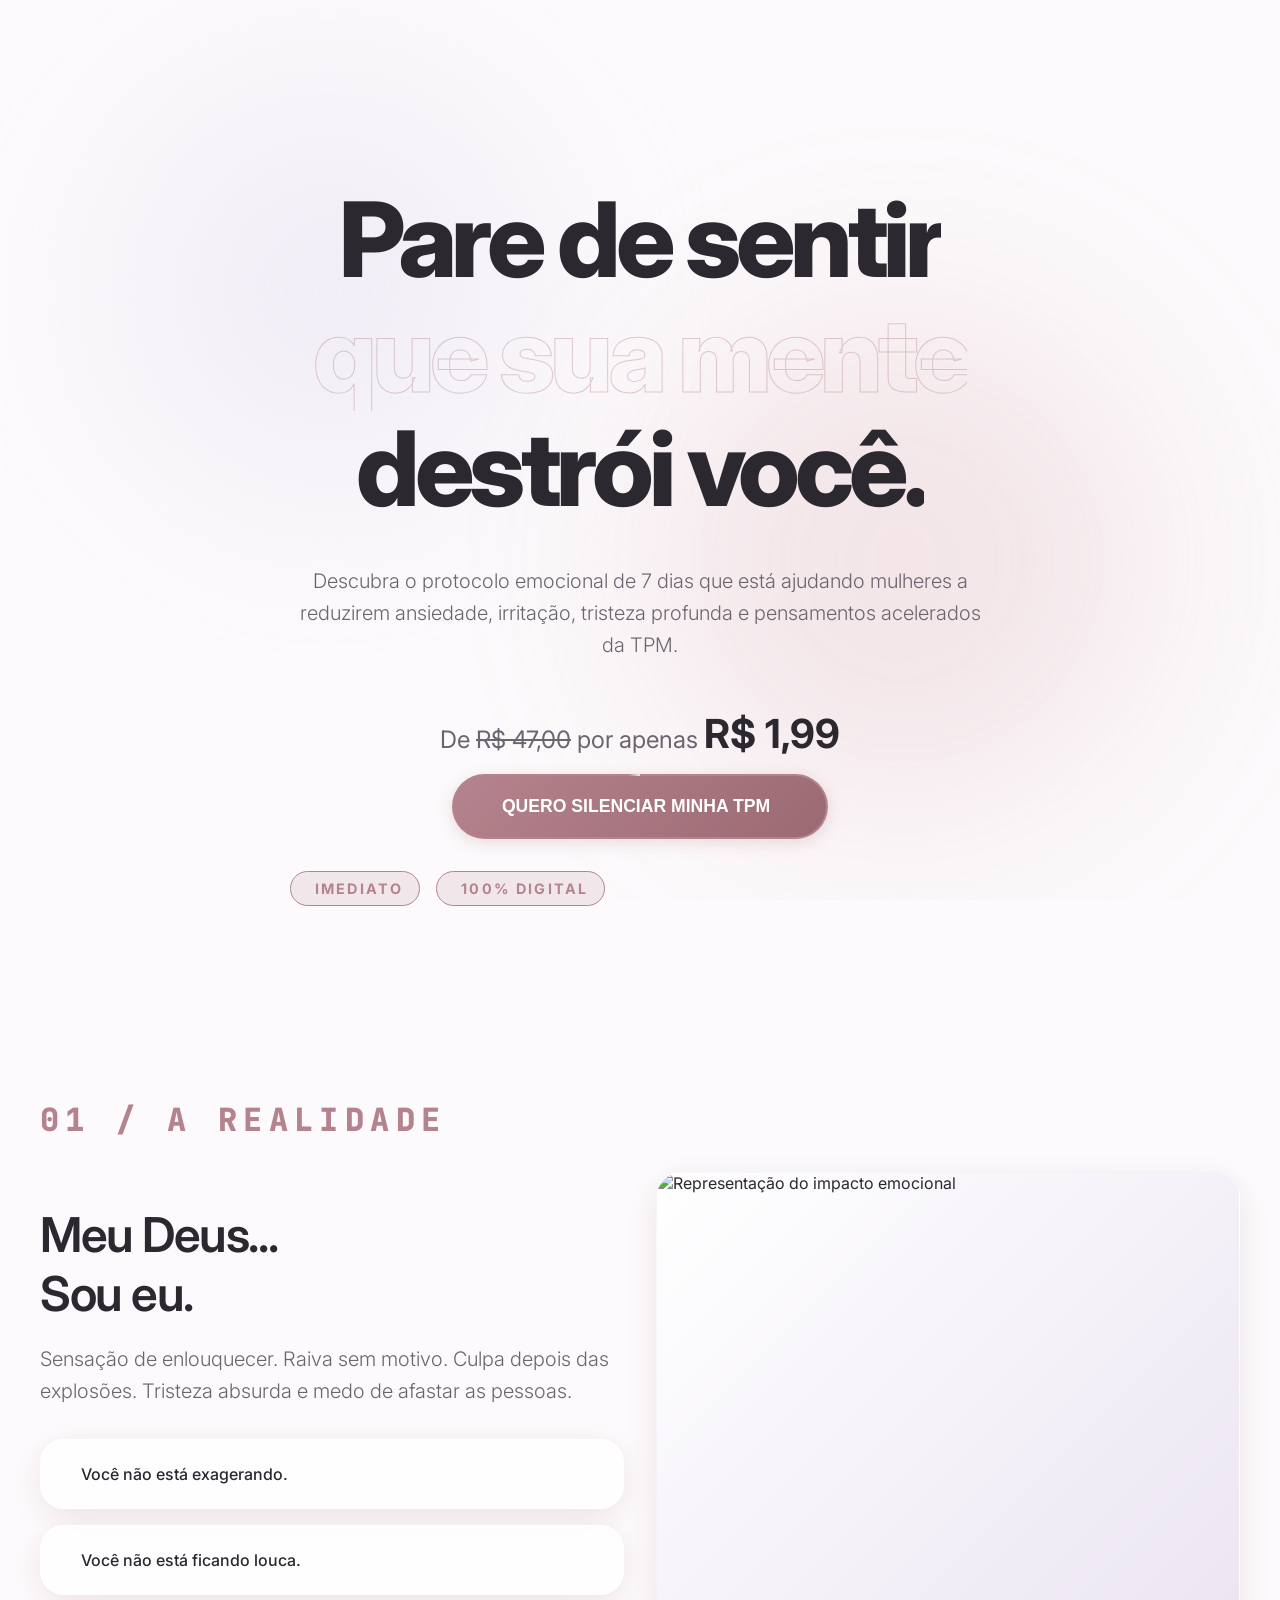
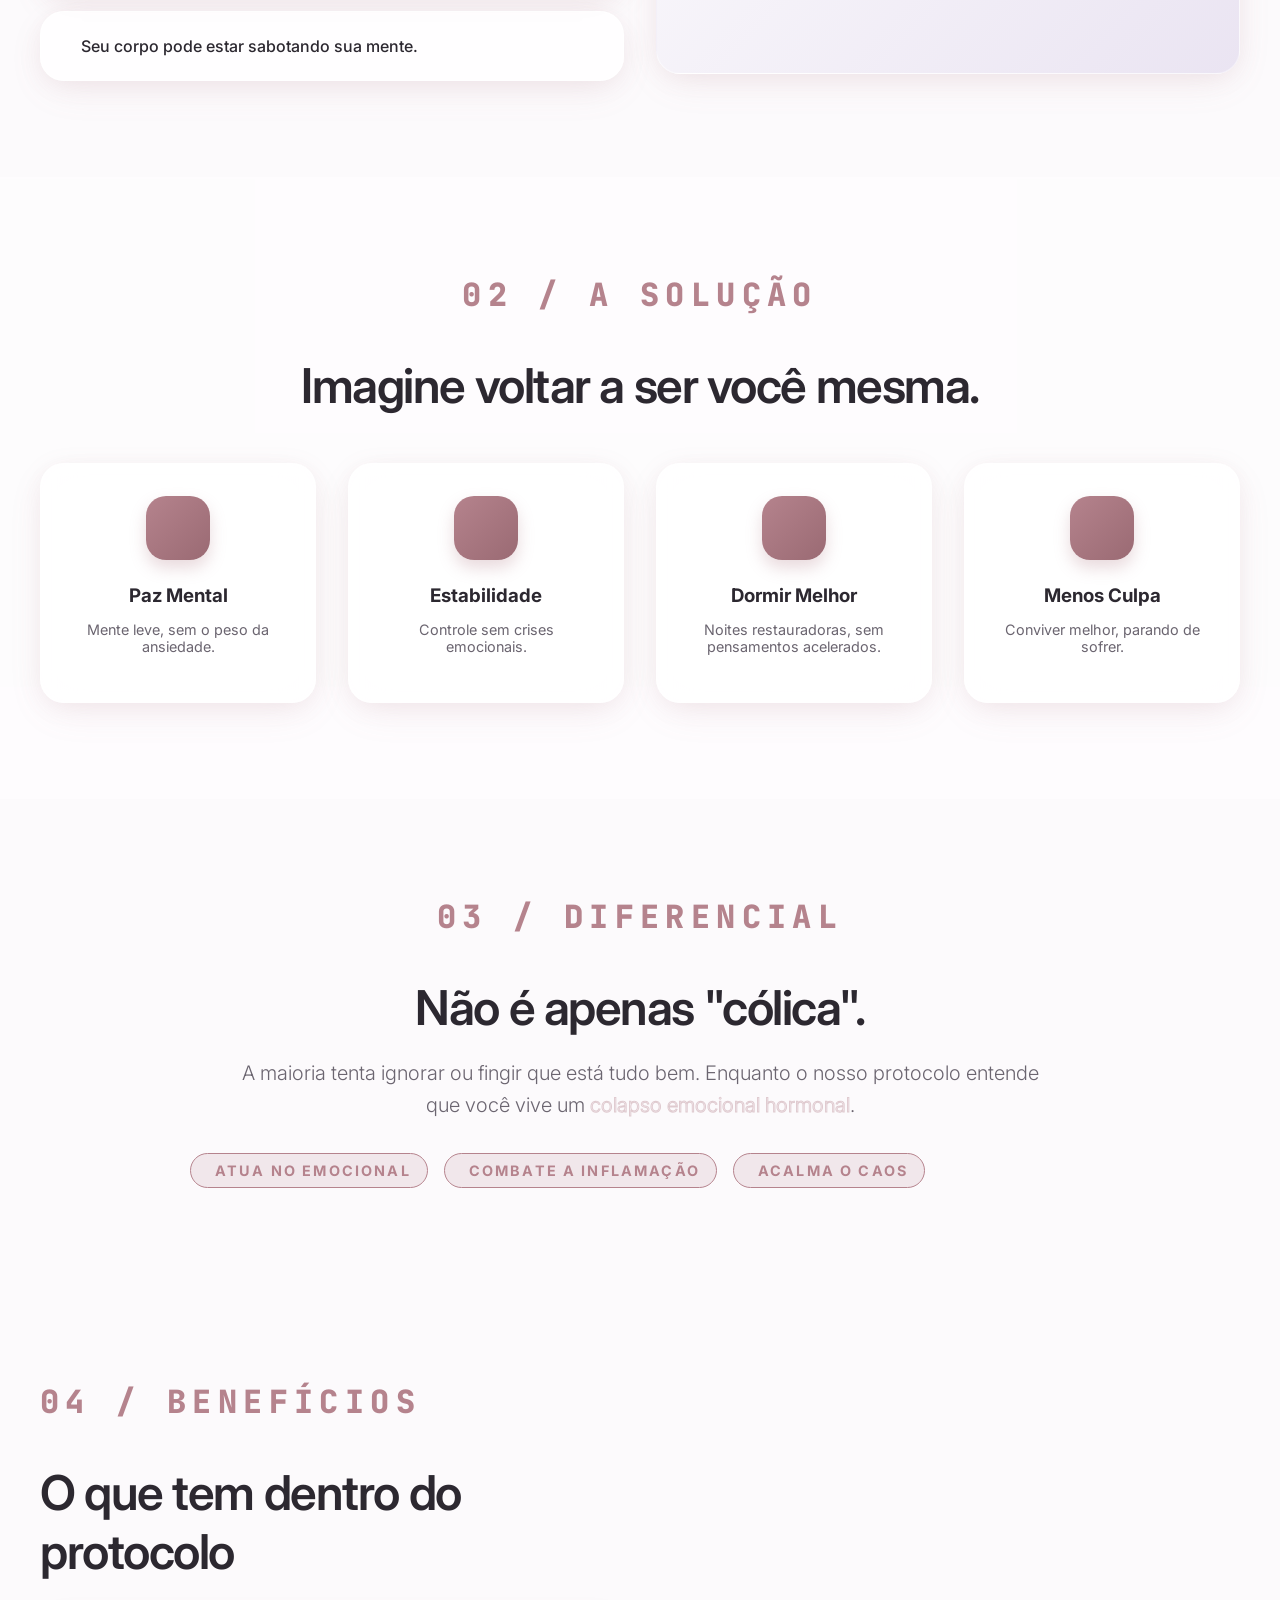
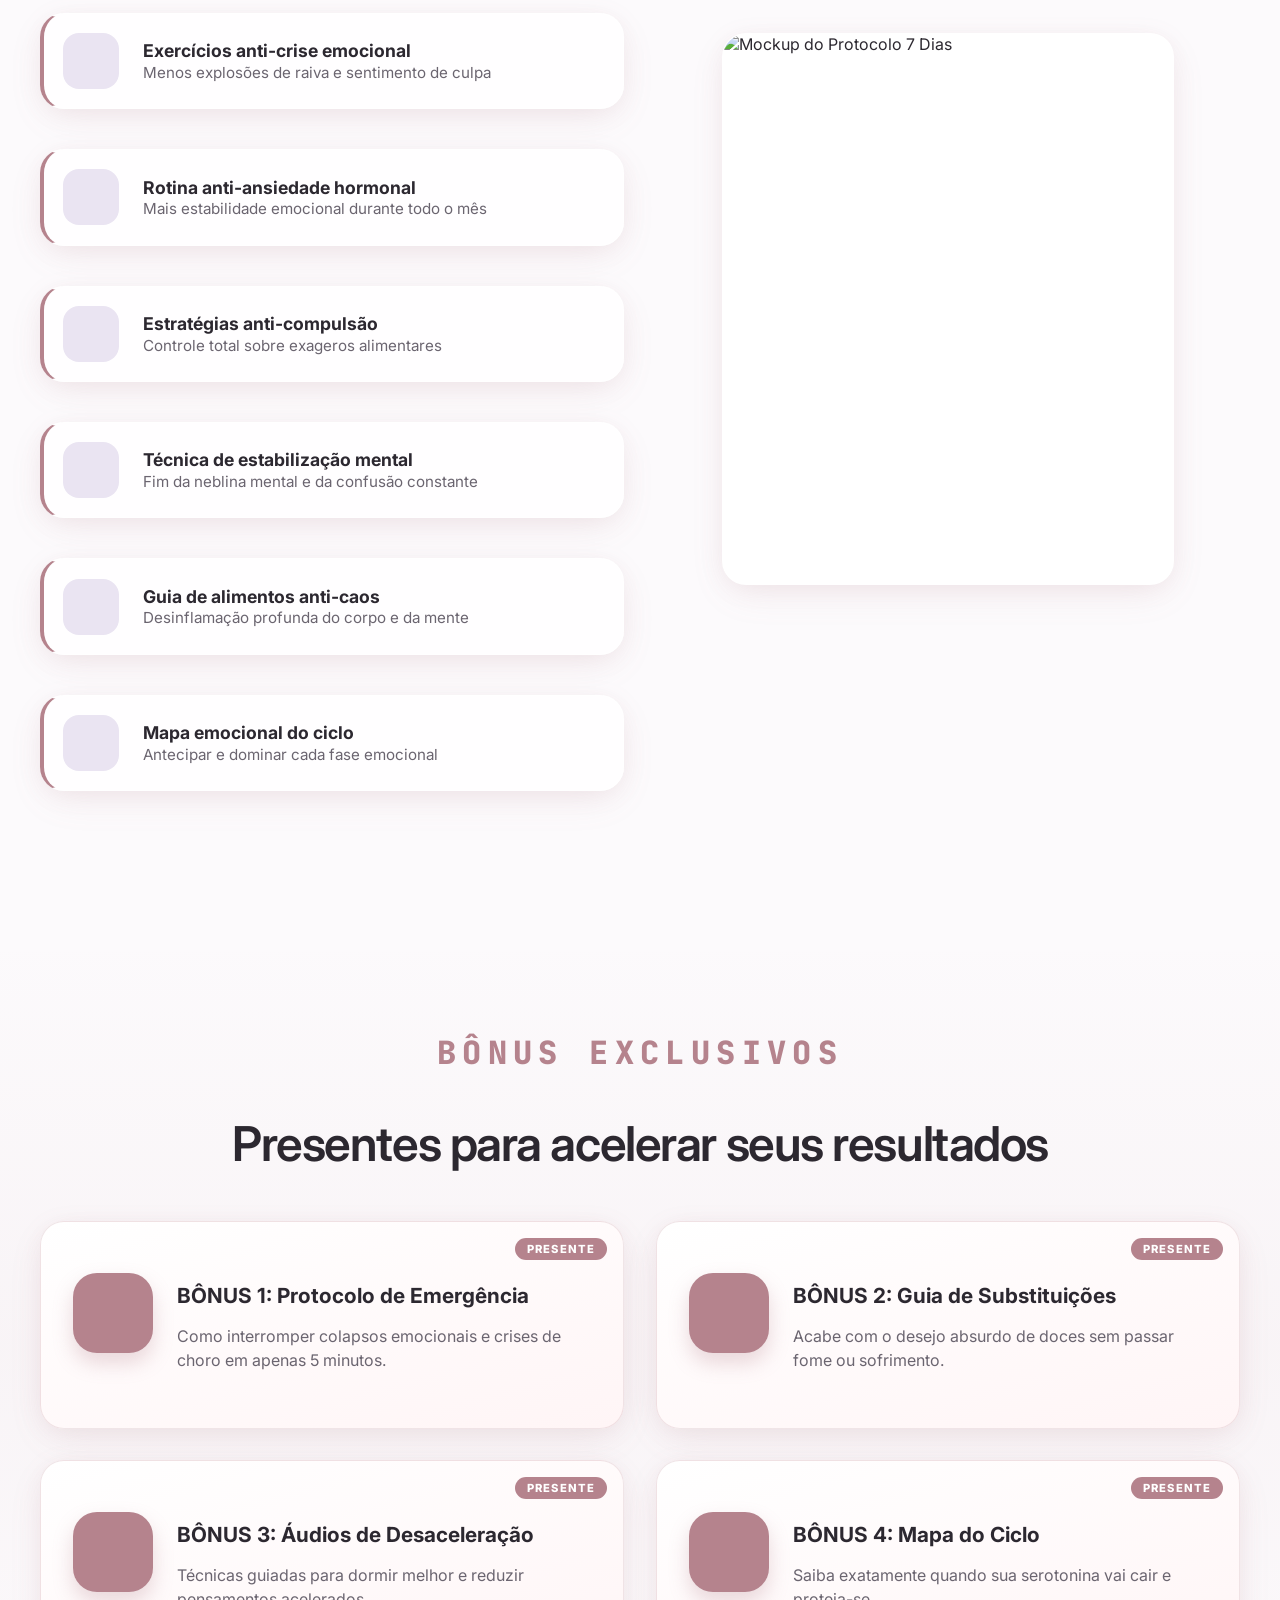
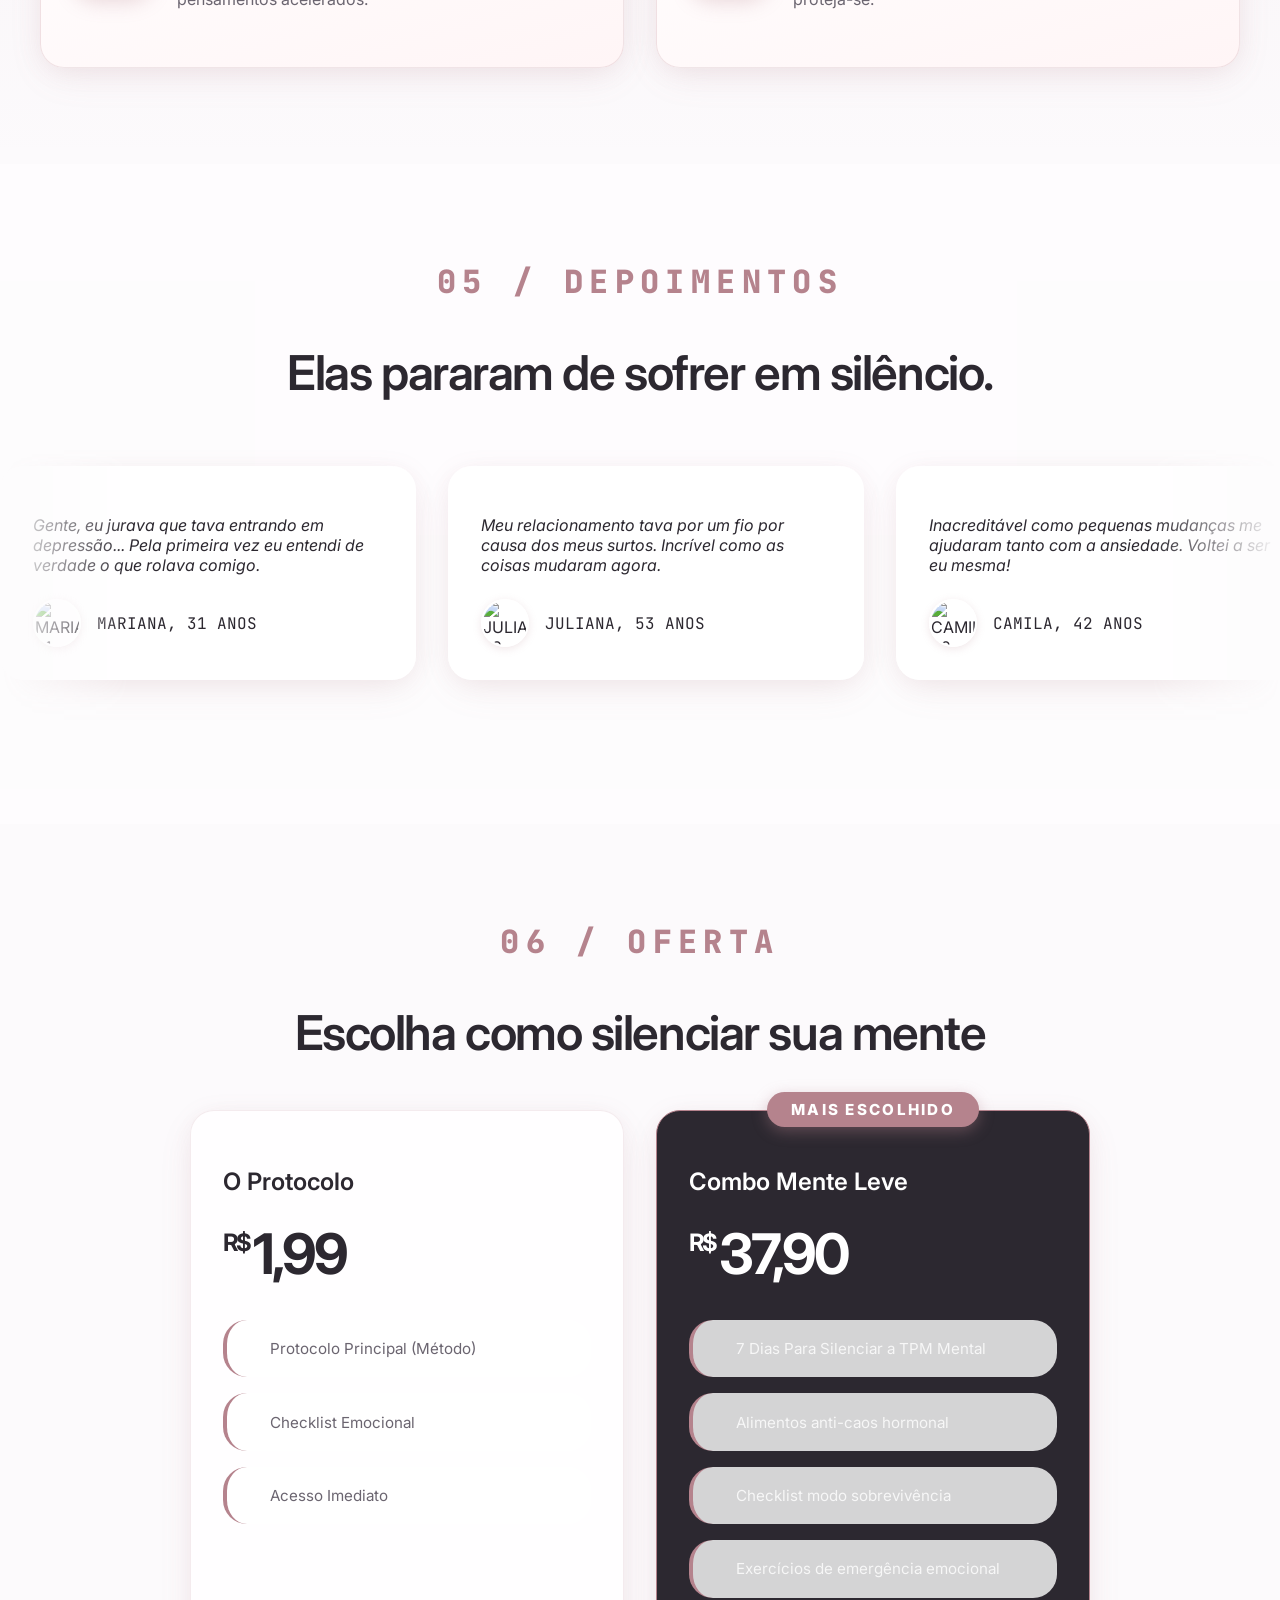
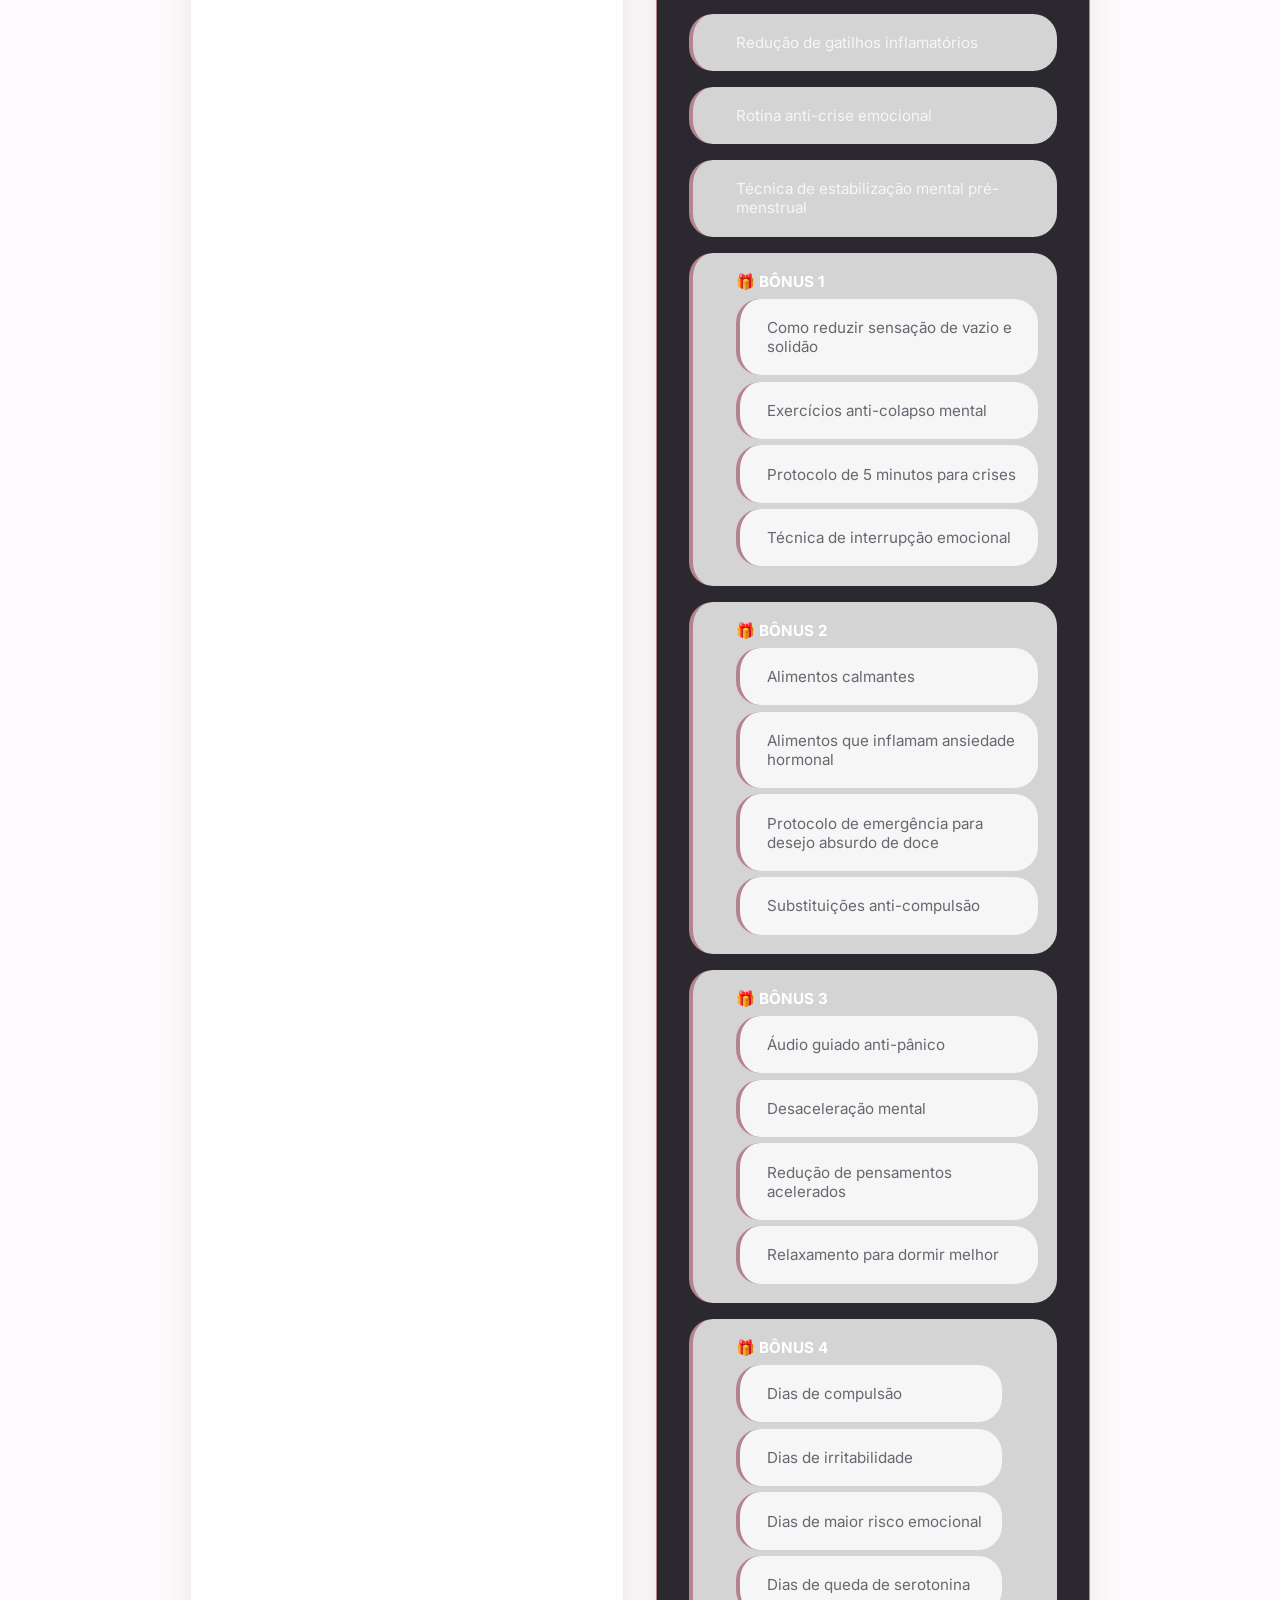
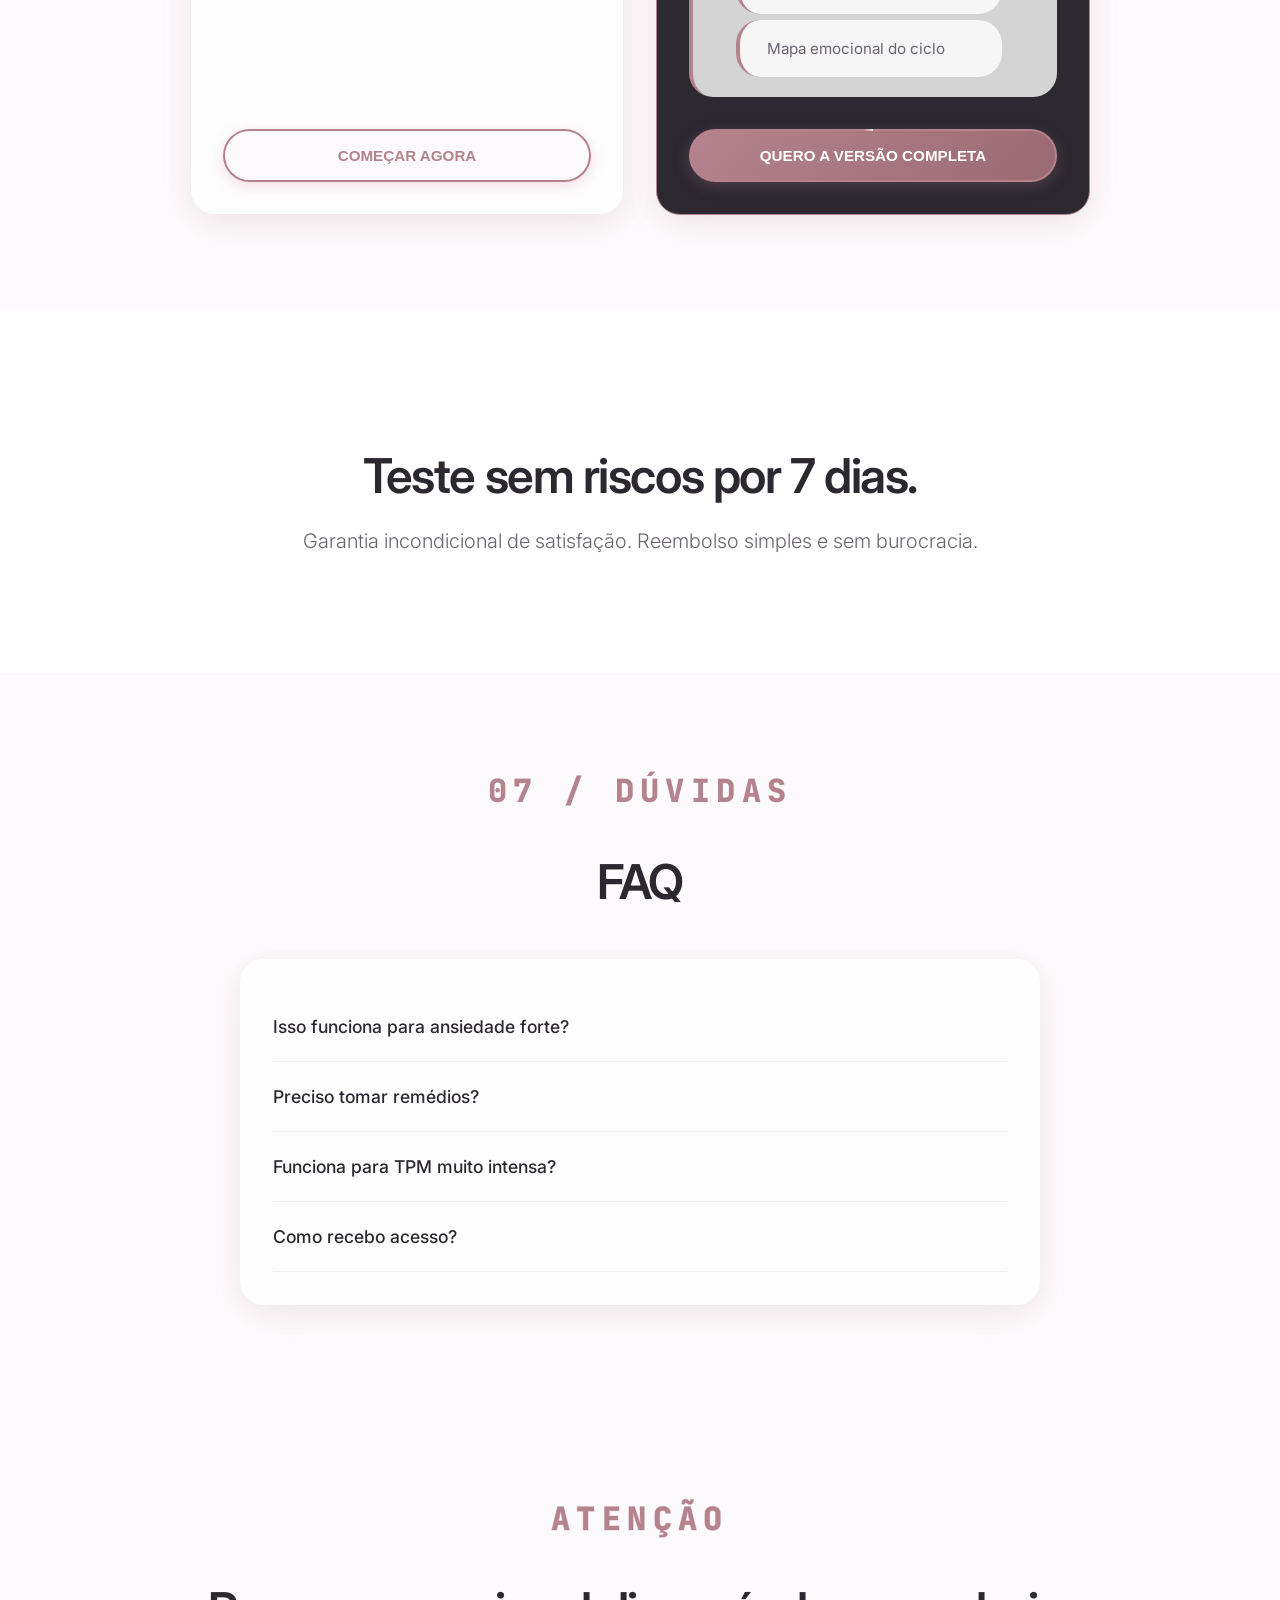
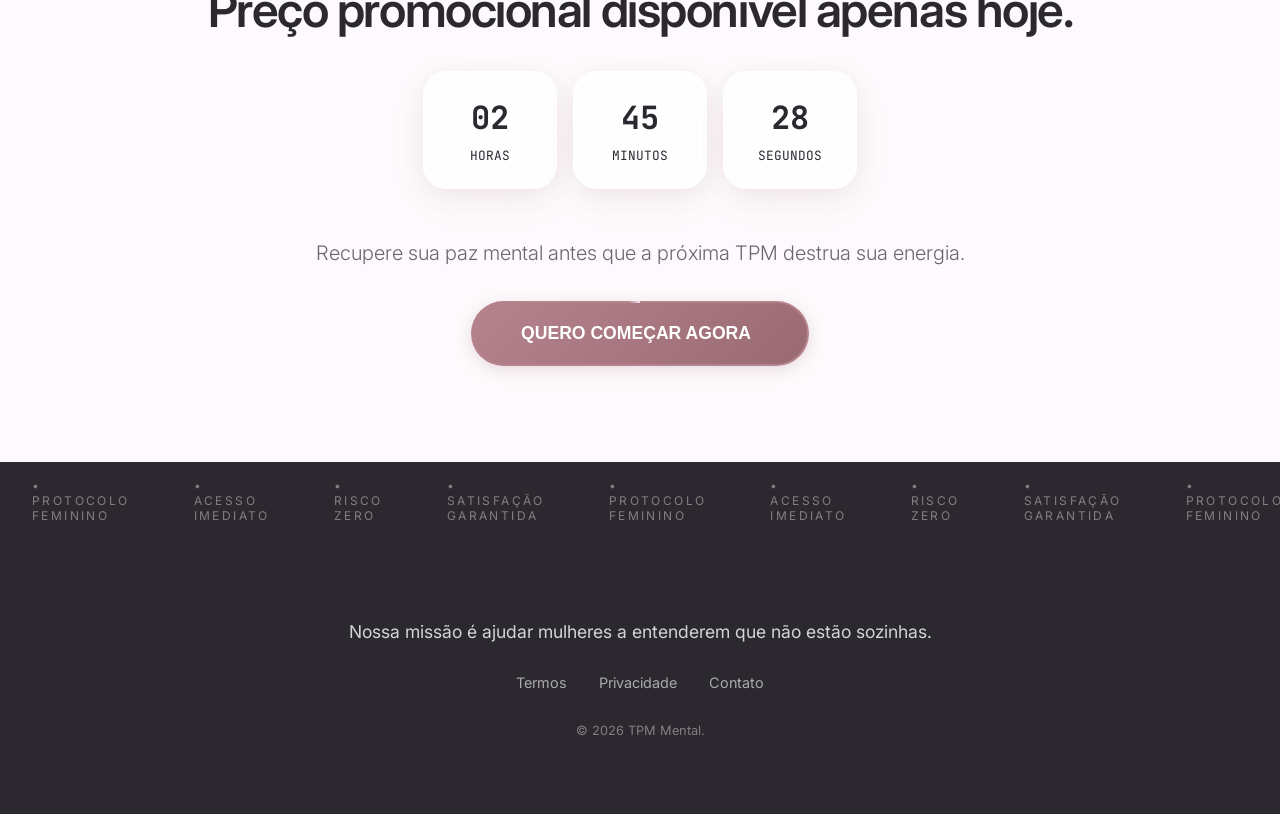
==== index original.html @ 8501ba13 "Atualização para smartiphone" ====
<!DOCTYPE html>
<html lang="pt-BR">

<head>
    <meta charset="UTF-8">
    <meta name="viewport" content="width=device-width, initial-scale=1.0">
    <title>7 Dias Para Silenciar a TPM Mental</title>
    <link rel="stylesheet" href="style.css">
    <script src="https://code.iconify.design/iconify-icon/1.0.7/iconify-icon.min.js"></script>
</head>

<body>
    <div class="dynamic-bg">
        <div class="blob blob-1"></div>
        <div class="blob blob-2"></div>
    </div>

    <!-- 1. HERO SECTION -->
    <section class="section-py text-center group hero-bg-image"
        style="min-height: 80vh; display: flex; flex-direction: column; justify-content: center; align-items: center;">
        <div class="container">


            <h1 class="h1-display">
                <div class="hero-text-mask"><span class="block">Pare de sentir</span></div><br>
                <div class="hero-text-mask"><span class="block text-transparent-stroke" data-text="que sua mente">que
                        sua mente</span></div><br>
                <div class="hero-text-mask"><span class="block">destrói você.</span></div>
            </h1>

            <p class="text-lead mb-12 motion-enter delay-300"
                style="max-width: 700px; margin-left: auto; margin-right: auto;">
                Descubra o protocolo emocional de 7 dias que está ajudando mulheres a reduzirem ansiedade, irritação,
                tristeza profunda e pensamentos acelerados da TPM.
            </p>

            <div class="motion-enter delay-500 mb-8">
                <div style="font-size: 1.5rem; margin-bottom: 1rem; color: var(--text-muted);">
                    De <span style="text-decoration: line-through;">R$ 47,00</span> por apenas <strong
                        style="color: var(--text-main); font-size: 2.5rem;">R$ 1,99</strong>
                </div>
                <button class="beam-btn solid group hover-lift"
                    onclick="document.getElementById('plans').scrollIntoView({behavior: 'smooth'})">
                    <span class="beam-spinner"></span>
                    <span class="beam-btn-content" style="padding: 20px 48px; font-size: 1.1rem;">
                        QUERO SILENCIAR MINHA TPM
                        <iconify-icon icon="solar:arrow-right-linear" style="font-size: 1.4rem;"></iconify-icon>
                    </span>
                </button>
            </div>

            <div class="flex justify-center flex-wrap gap-4 motion-enter delay-500" style="margin-top: 2rem;">
                <div class="badge-mono"><iconify-icon icon="solar:lightning-linear"></iconify-icon> Imediato</div>
                <div class="badge-mono"><iconify-icon icon="solar:smartphone-linear"></iconify-icon> 100% Digital</div>
            </div>
        </div>
    </section>

    <!-- 2. NIGHTMARE -->
    <section class="section-py">
        <div class="container">
            <span class="section-label font-mono">01 / A Realidade</span>
            <div class="grid-2 items-center">
                <div class="motion-enter delay-100">
                    <h2 class="h2-section">Meu Deus...<br>Sou eu.</h2>
                    <p class="text-lead mb-8">
                        Sensação de enlouquecer. Raiva sem motivo. Culpa depois das explosões. Tristeza absurda e medo
                        de afastar as pessoas.
                    </p>
                    <div class="flex flex-col gap-4">
                        <div class="glow-card hover-lift"
                            style="padding: 1.5rem; display: flex; gap: 1rem; align-items: center;">
                            <iconify-icon icon="solar:chat-square-quote-linear"
                                style="font-size: 1.5rem; color: var(--accent-primary);"></iconify-icon>
                            <p style="font-weight: 500; margin: 0;">Você não está exagerando.</p>
                        </div>
                        <div class="glow-card hover-lift delay-100"
                            style="padding: 1.5rem; display: flex; gap: 1rem; align-items: center;">
                            <iconify-icon icon="solar:chat-square-quote-linear"
                                style="font-size: 1.5rem; color: var(--accent-primary);"></iconify-icon>
                            <p style="font-weight: 500; margin: 0;">Você não está ficando louca.</p>
                        </div>
                        <div class="glow-card hover-lift delay-200"
                            style="padding: 1.5rem; display: flex; gap: 1rem; align-items: center;">
                            <iconify-icon icon="solar:chat-square-quote-linear"
                                style="font-size: 1.5rem; color: var(--accent-primary);"></iconify-icon>
                            <p style="font-weight: 500; margin: 0;">Seu corpo pode estar sabotando sua mente.</p>
                        </div>
                    </div>
                </div>
                <div class="glow-card motion-enter delay-300 hover-lift"
                    style="height: 500px; overflow: hidden; background: linear-gradient(135deg, var(--bg-surface), var(--accent-secondary));">
                    <img src="https://i.postimg.cc/LsnKB8w0/8a7c0f39-414f-45ae-9909-3d5e8b2b2030.png"
                        alt="Representação do impacto emocional" style="width: 100%; height: 100%; object-fit: cover;">
                </div>
            </div>
        </div>
    </section>

    <!-- 3. DREAM -->
    <section class="section-py" style="background: rgba(255,255,255,0.4);">
        <div class="container">
            <span class="section-label font-mono text-center">02 / A Solução</span>
            <h2 class="h2-section text-center mb-12">Imagine voltar a ser você mesma.</h2>

            <div class="grid-4">
                <div class="glow-card hover-lift motion-enter delay-100" style="padding: 2rem; text-align: center;">
                    <div class="icon-box mx-auto"><iconify-icon icon="solar:leaf-linear"></iconify-icon></div>
                    <h3 style="margin-bottom: 0.5rem;">Paz Mental</h3>
                    <p style="font-size: 0.9rem; color: var(--text-muted);">Mente leve, sem o peso da ansiedade.</p>
                </div>
                <div class="glow-card hover-lift motion-enter delay-200" style="padding: 2rem; text-align: center;">
                    <div class="icon-box mx-auto"><iconify-icon icon="solar:shield-check-linear"></iconify-icon></div>
                    <h3 style="margin-bottom: 0.5rem;">Estabilidade</h3>
                    <p style="font-size: 0.9rem; color: var(--text-muted);">Controle sem crises emocionais.</p>
                </div>
                <div class="glow-card hover-lift motion-enter delay-300" style="padding: 2rem; text-align: center;">
                    <div class="icon-box mx-auto"><iconify-icon icon="solar:moon-sleep-linear"></iconify-icon></div>
                    <h3 style="margin-bottom: 0.5rem;">Dormir Melhor</h3>
                    <p style="font-size: 0.9rem; color: var(--text-muted);">Noites restauradoras, sem pensamentos
                        acelerados.</p>
                </div>
                <div class="glow-card hover-lift motion-enter delay-500" style="padding: 2rem; text-align: center;">
                    <div class="icon-box mx-auto"><iconify-icon icon="solar:heart-linear"></iconify-icon></div>
                    <h3 style="margin-bottom: 0.5rem;">Menos Culpa</h3>
                    <p style="font-size: 0.9rem; color: var(--text-muted);">Conviver melhor, parando de sofrer.</p>
                </div>
            </div>
        </div>
    </section>

    <!-- 4. SECRET SAUCE -->
    <section class="section-py group">
        <div class="container text-center">
            <span class="section-label font-mono">03 / Diferencial</span>
            <h2 class="h2-section">Não é apenas "cólica".</h2>
            <p class="text-lead mb-8" style="max-width: 800px; margin-left: auto; margin-right: auto;">
                A maioria tenta ignorar ou fingir que está tudo bem. Enquanto o nosso protocolo entende que você vive um
                <span class="text-transparent-stroke font-bold" data-text="colapso emocional hormonal">colapso emocional
                    hormonal</span>.
            </p>
            <div class="flex justify-center flex-wrap gap-4 motion-enter delay-200"
                style="width: 100%; max-width: 900px; margin: 0 auto;">
                <div class="badge-mono" style="justify-content: center;"><iconify-icon
                        icon="solar:star-fall-linear"></iconify-icon> Atua no Emocional</div>
                <div class="badge-mono" style="justify-content: center;"><iconify-icon
                        icon="solar:star-fall-linear"></iconify-icon> Combate a Inflamação</div>
                <div class="badge-mono" style="justify-content: center;"><iconify-icon
                        icon="solar:star-fall-linear"></iconify-icon> Acalma o Caos</div>
            </div>
        </div>
    </section>

    <!-- 5. BENEFITS (FAB) -->
    <section class="section-py">
        <div class="container">
            <div class="grid-2 items-center">
                <div class="motion-enter delay-100">
                    <span class="section-label font-mono">04 / Benefícios</span>
                    <h2 class="h2-section">O que tem dentro do protocolo</h2>
                    <ul class="feature-list mt-8" style="display: flex; flex-direction: column; gap: 1.5rem;">
                        <!-- Item 1 -->
                        <li class="glow-card hover-lift"
                            style="padding: 1.2rem; display: flex; align-items: center; gap: 1.5rem; border-left: 4px solid var(--accent-primary);">
                            <div class="icon-box"
                                style="width: 56px; height: 56px; margin: 0; background: var(--accent-secondary); color: var(--accent-primary); box-shadow: none; border-radius: 16px;">
                                <iconify-icon icon="solar:shield-up-bold-duotone"
                                    style="font-size: 28px;"></iconify-icon>
                            </div>
                            <div style="flex:1;">
                                <div
                                    style="font-weight: 700; color: var(--text-main); font-size: 1.1rem; margin-bottom: 0.1rem;">
                                    Exercícios anti-crise emocional</div>
                                <div style="color: var(--text-muted); font-size: 0.95rem;">Menos explosões de raiva e
                                    sentimento de culpa</div>
                            </div>
                        </li>
                        <!-- Item 2 -->
                        <li class="glow-card hover-lift"
                            style="padding: 1.2rem; display: flex; align-items: center; gap: 1.5rem; border-left: 4px solid var(--accent-primary);">
                            <div class="icon-box"
                                style="width: 56px; height: 56px; margin: 0; background: var(--accent-secondary); color: var(--accent-primary); box-shadow: none; border-radius: 16px;">
                                <iconify-icon icon="solar:clock-circle-bold-duotone"
                                    style="font-size: 28px;"></iconify-icon>
                            </div>
                            <div style="flex:1;">
                                <div
                                    style="font-weight: 700; color: var(--text-main); font-size: 1.1rem; margin-bottom: 0.1rem;">
                                    Rotina anti-ansiedade hormonal</div>
                                <div style="color: var(--text-muted); font-size: 0.95rem;">Mais estabilidade emocional
                                    durante todo o mês</div>
                            </div>
                        </li>
                        <!-- Item 3 -->
                        <li class="glow-card hover-lift"
                            style="padding: 1.2rem; display: flex; align-items: center; gap: 1.5rem; border-left: 4px solid var(--accent-primary);">
                            <div class="icon-box"
                                style="width: 56px; height: 56px; margin: 0; background: var(--accent-secondary); color: var(--accent-primary); box-shadow: none; border-radius: 16px;">
                                <iconify-icon icon="solar:apple-bold-duotone" style="font-size: 28px;"></iconify-icon>
                            </div>
                            <div style="flex:1;">
                                <div
                                    style="font-weight: 700; color: var(--text-main); font-size: 1.1rem; margin-bottom: 0.1rem;">
                                    Estratégias anti-compulsão</div>
                                <div style="color: var(--text-muted); font-size: 0.95rem;">Controle total sobre exageros
                                    alimentares</div>
                            </div>
                        </li>
                        <!-- Item 4 -->
                        <li class="glow-card hover-lift"
                            style="padding: 1.2rem; display: flex; align-items: center; gap: 1.5rem; border-left: 4px solid var(--accent-primary);">
                            <div class="icon-box"
                                style="width: 56px; height: 56px; margin: 0; background: var(--accent-secondary); color: var(--accent-primary); box-shadow: none; border-radius: 16px;">
                                <iconify-icon icon="solar:tuning-square-bold-duotone"
                                    style="font-size: 28px;"></iconify-icon>
                            </div>
                            <div style="flex:1;">
                                <div
                                    style="font-weight: 700; color: var(--text-main); font-size: 1.1rem; margin-bottom: 0.1rem;">
                                    Técnica de estabilização mental</div>
                                <div style="color: var(--text-muted); font-size: 0.95rem;">Fim da neblina mental e da
                                    confusão constante</div>
                            </div>
                        </li>
                        <!-- Item 5 -->
                        <li class="glow-card hover-lift"
                            style="padding: 1.2rem; display: flex; align-items: center; gap: 1.5rem; border-left: 4px solid var(--accent-primary);">
                            <div class="icon-box"
                                style="width: 56px; height: 56px; margin: 0; background: var(--accent-secondary); color: var(--accent-primary); box-shadow: none; border-radius: 16px;">
                                <iconify-icon icon="solar:leaf-bold-duotone" style="font-size: 28px;"></iconify-icon>
                            </div>
                            <div style="flex:1;">
                                <div
                                    style="font-weight: 700; color: var(--text-main); font-size: 1.1rem; margin-bottom: 0.1rem;">
                                    Guia de alimentos anti-caos</div>
                                <div style="color: var(--text-muted); font-size: 0.95rem;">Desinflamação profunda do
                                    corpo e da mente</div>
                            </div>
                        </li>
                        <!-- Item 6 -->
                        <li class="glow-card hover-lift"
                            style="padding: 1.2rem; display: flex; align-items: center; gap: 1.5rem; border-left: 4px solid var(--accent-primary);">
                            <div class="icon-box"
                                style="width: 56px; height: 56px; margin: 0; background: var(--accent-secondary); color: var(--accent-primary); box-shadow: none; border-radius: 16px;">
                                <iconify-icon icon="solar:map-point-wave-bold-duotone"
                                    style="font-size: 28px;"></iconify-icon>
                            </div>
                            <div style="flex:1;">
                                <div
                                    style="font-weight: 700; color: var(--text-main); font-size: 1.1rem; margin-bottom: 0.1rem;">
                                    Mapa emocional do ciclo</div>
                                <div style="color: var(--text-muted); font-size: 0.95rem;">Antecipar e dominar cada fase
                                    emocional</div>
                            </div>
                        </li>
                    </ul>
                </div>
                <div class="motion-enter delay-300"
                    style="display: flex; align-items: center; justify-content: center;">
                    <div class="glow-card hover-lift"
                        style="width: 100%; max-width: 450px; height: 550px; overflow: hidden; background: var(--bg-surface); margin: 0 auto;">
                        <img src="https://i.postimg.cc/9fK3xjjV/Chat-GPT-Image-9-de-mai-de-2026-19-20-54.png"
                            alt="Mockup do Protocolo 7 Dias" style="width: 100%; height: 100%; object-fit: cover;">
                    </div>
                </div>
            </div>
        </div>
    </section>

    <!-- 5.5 BONUSES -->
    <section class="section-py"
        style="background: linear-gradient(to bottom, transparent, rgba(181, 131, 141, 0.05), transparent);">
        <div class="container">
            <span class="section-label font-mono text-center">Bônus Exclusivos</span>
            <h2 class="h2-section text-center mb-12">Presentes para acelerar seus resultados</h2>

            <div class="grid-2">
                <!-- Bonus 1 -->
                <div class="glow-card bonus-card hover-lift motion-enter delay-100"
                    style="padding: 2.5rem 2rem; display: flex; gap: 1.5rem; align-items: center;">
                    <div class="bonus-badge">Presente</div>
                    <div class="icon-box"
                        style="flex-shrink: 0; background: var(--accent-primary); width: 80px; height: 80px; border-radius: 24px; box-shadow: 0 10px 20px rgba(181, 131, 141, 0.3);">
                        <iconify-icon icon="solar:gift-bold-duotone"
                            style="color: #fff; font-size: 40px;"></iconify-icon></div>
                    <div>
                        <h3 style="margin-bottom: 0.5rem; color: var(--text-main); font-size: 1.3rem;">BÔNUS 1:
                            Protocolo de Emergência</h3>
                        <p style="font-size: 1rem; color: var(--text-muted); line-height: 1.5;">Como interromper
                            colapsos emocionais e crises de choro em apenas 5 minutos.</p>
                    </div>
                </div>
                <!-- Bonus 2 -->
                <div class="glow-card bonus-card hover-lift motion-enter delay-200"
                    style="padding: 2.5rem 2rem; display: flex; gap: 1.5rem; align-items: center;">
                    <div class="bonus-badge">Presente</div>
                    <div class="icon-box"
                        style="flex-shrink: 0; background: var(--accent-primary); width: 80px; height: 80px; border-radius: 24px; box-shadow: 0 10px 20px rgba(181, 131, 141, 0.3);">
                        <iconify-icon icon="solar:tea-cup-bold-duotone"
                            style="color: #fff; font-size: 40px;"></iconify-icon></div>
                    <div>
                        <h3 style="margin-bottom: 0.5rem; color: var(--text-main); font-size: 1.3rem;">BÔNUS 2: Guia de
                            Substituições</h3>
                        <p style="font-size: 1rem; color: var(--text-muted); line-height: 1.5;">Acabe com o desejo
                            absurdo de doces sem passar fome ou sofrimento.</p>
                    </div>
                </div>
                <!-- Bonus 3 -->
                <div class="glow-card bonus-card hover-lift motion-enter delay-300"
                    style="padding: 2.5rem 2rem; display: flex; gap: 1.5rem; align-items: center;">
                    <div class="bonus-badge">Presente</div>
                    <div class="icon-box"
                        style="flex-shrink: 0; background: var(--accent-primary); width: 80px; height: 80px; border-radius: 24px; box-shadow: 0 10px 20px rgba(181, 131, 141, 0.3);">
                        <iconify-icon icon="solar:headphones-round-bold-duotone"
                            style="color: #fff; font-size: 40px;"></iconify-icon></div>
                    <div>
                        <h3 style="margin-bottom: 0.5rem; color: var(--text-main); font-size: 1.3rem;">BÔNUS 3: Áudios
                            de Desaceleração</h3>
                        <p style="font-size: 1rem; color: var(--text-muted); line-height: 1.5;">Técnicas guiadas para
                            dormir melhor e reduzir pensamentos acelerados.</p>
                    </div>
                </div>
                <!-- Bonus 4 -->
                <div class="glow-card bonus-card hover-lift motion-enter delay-500"
                    style="padding: 2.5rem 2rem; display: flex; gap: 1.5rem; align-items: center;">
                    <div class="bonus-badge">Presente</div>
                    <div class="icon-box"
                        style="flex-shrink: 0; background: var(--accent-primary); width: 80px; height: 80px; border-radius: 24px; box-shadow: 0 10px 20px rgba(181, 131, 141, 0.3);">
                        <iconify-icon icon="solar:calendar-mark-bold-duotone"
                            style="color: #fff; font-size: 40px;"></iconify-icon></div>
                    <div>
                        <h3 style="margin-bottom: 0.5rem; color: var(--text-main); font-size: 1.3rem;">BÔNUS 4: Mapa do
                            Ciclo</h3>
                        <p style="font-size: 1rem; color: var(--text-muted); line-height: 1.5;">Saiba exatamente quando
                            sua serotonina vai cair e proteja-se.</p>
                    </div>
                </div>
            </div>
        </div>
    </section>

    <!-- 6. SOCIAL PROOF -->
    <section class="section-py" style="background: rgba(255,255,255,0.4);">
        <div class="container">
            <span class="section-label font-mono text-center">05 / Depoimentos</span>
            <h2 class="h2-section text-center mb-12">Elas pararam de sofrer em silêncio.</h2>
        </div>
        <div class="marquee-cards-container motion-enter delay-200">
            <div class="marquee-cards-track">
                <div class="marquee-card glow-card hover-lift" style="padding: 2rem;">
                    <div class="flex gap-1 mb-4" style="color: #FBBF24;"><iconify-icon
                            icon="solar:star-bold"></iconify-icon><iconify-icon
                            icon="solar:star-bold"></iconify-icon><iconify-icon
                            icon="solar:star-bold"></iconify-icon><iconify-icon
                            icon="solar:star-bold"></iconify-icon><iconify-icon icon="solar:star-bold"></iconify-icon>
                    </div>
                    <p style="font-style: italic; margin-bottom: 1.5rem;">Gente, eu jurava que tava entrando em
                        depressão... Pela primeira vez eu entendi de verdade o que rolava comigo.</p>
                    <div class="flex items-center gap-4">
                        <img src="https://i.postimg.cc/BnPhpDhd/Screenshot-1.png" alt="MARIANA, 31 ANOS"
                            style="width: 44px; height: 44px; border-radius: 50%; object-fit: cover; border: 2px solid #fff; box-shadow: 0 2px 8px rgba(181, 131, 141, 0.2);">
                        <span class="font-mono text-[12px] font-bold">MARIANA, 31 ANOS</span>
                    </div>
                </div>
                <div class="marquee-card glow-card hover-lift" style="padding: 2rem;">
                    <div class="flex gap-1 mb-4" style="color: #FBBF24;"><iconify-icon
                            icon="solar:star-bold"></iconify-icon><iconify-icon
                            icon="solar:star-bold"></iconify-icon><iconify-icon
                            icon="solar:star-bold"></iconify-icon><iconify-icon
                            icon="solar:star-bold"></iconify-icon><iconify-icon icon="solar:star-bold"></iconify-icon>
                    </div>
                    <p style="font-style: italic; margin-bottom: 1.5rem;">Meu relacionamento tava por um fio por causa
                        dos meus surtos. Incrível como as coisas mudaram agora.</p>
                    <div class="flex items-center gap-4">
                        <img src="https://i.postimg.cc/y6nr87gr/Screenshot-2.png" alt="JULIANA, 53 ANOS"
                            style="width: 44px; height: 44px; border-radius: 50%; object-fit: cover; border: 2px solid #fff; box-shadow: 0 2px 8px rgba(181, 131, 141, 0.2);">
                        <span class="font-mono text-[12px] font-bold">JULIANA, 53 ANOS</span>
                    </div>
                </div>
                <div class="marquee-card glow-card hover-lift" style="padding: 2rem;">
                    <div class="flex gap-1 mb-4" style="color: #FBBF24;"><iconify-icon
                            icon="solar:star-bold"></iconify-icon><iconify-icon
                            icon="solar:star-bold"></iconify-icon><iconify-icon
                            icon="solar:star-bold"></iconify-icon><iconify-icon
                            icon="solar:star-bold"></iconify-icon><iconify-icon icon="solar:star-bold"></iconify-icon>
                    </div>
                    <p style="font-style: italic; margin-bottom: 1.5rem;">Inacreditável como pequenas mudanças me
                        ajudaram tanto com a ansiedade. Voltei a ser eu mesma!</p>
                    <div class="flex items-center gap-4">
                        <img src="https://i.postimg.cc/15jCDMKG/Screenshot-3.png" alt="CAMILA, 42 ANOS"
                            style="width: 44px; height: 44px; border-radius: 50%; object-fit: cover; border: 2px solid #fff; box-shadow: 0 2px 8px rgba(181, 131, 141, 0.2);">
                        <span class="font-mono text-[12px] font-bold">CAMILA, 42 ANOS</span>
                    </div>
                </div>
                <div class="marquee-card glow-card hover-lift" style="padding: 2rem;">
                    <div class="flex gap-1 mb-4" style="color: #FBBF24;"><iconify-icon
                            icon="solar:star-bold"></iconify-icon><iconify-icon
                            icon="solar:star-bold"></iconify-icon><iconify-icon
                            icon="solar:star-bold"></iconify-icon><iconify-icon
                            icon="solar:star-bold"></iconify-icon><iconify-icon icon="solar:star-bold"></iconify-icon>
                    </div>
                    <p style="font-style: italic; margin-bottom: 1.5rem;">Eu nem imaginava que a TPM causava tanta
                        confusão mental. Esse protocolo salvou meus dias, sério.</p>
                    <div class="flex items-center gap-4">
                        <img src="https://i.postimg.cc/jd53WByq/Screenshot-4.png" alt="FERNANDA, 29 ANOS"
                            style="width: 44px; height: 44px; border-radius: 50%; object-fit: cover; border: 2px solid #fff; box-shadow: 0 2px 8px rgba(181, 131, 141, 0.2);">
                        <span class="font-mono text-[12px] font-bold">FERNANDA, 29 ANOS</span>
                    </div>
                </div>
                <div class="marquee-card glow-card hover-lift" style="padding: 2rem;">
                    <div class="flex gap-1 mb-4" style="color: #FBBF24;"><iconify-icon
                            icon="solar:star-bold"></iconify-icon><iconify-icon
                            icon="solar:star-bold"></iconify-icon><iconify-icon
                            icon="solar:star-bold"></iconify-icon><iconify-icon
                            icon="solar:star-bold"></iconify-icon><iconify-icon icon="solar:star-bold"></iconify-icon>
                    </div>
                    <p style="font-style: italic; margin-bottom: 1.5rem;">Aquelas crises de choro sumiram. Agora consigo
                        resolver os problemas sem achar que o mundo vai acabar.</p>
                    <div class="flex items-center gap-4">
                        <img src="https://i.postimg.cc/D0ZDLdRp/2.png" alt="BEATRIZ, 34 ANOS"
                            style="width: 44px; height: 44px; border-radius: 50%; object-fit: cover; border: 2px solid #fff; box-shadow: 0 2px 8px rgba(181, 131, 141, 0.2);">
                        <span class="font-mono text-[12px] font-bold">BEATRIZ, 34 ANOS</span>
                    </div>
                </div>
                <div class="marquee-card glow-card hover-lift" style="padding: 2rem;">
                    <div class="flex gap-1 mb-4" style="color: #FBBF24;"><iconify-icon
                            icon="solar:star-bold"></iconify-icon><iconify-icon
                            icon="solar:star-bold"></iconify-icon><iconify-icon
                            icon="solar:star-bold"></iconify-icon><iconify-icon
                            icon="solar:star-bold"></iconify-icon><iconify-icon icon="solar:star-bold"></iconify-icon>
                    </div>
                    <p style="font-style: italic; margin-bottom: 1.5rem;">Que sensação maravilhosa de ter estabilidade!
                        Não viro mais "outra pessoa" quando chega essa fase do mês.</p>
                    <div class="flex items-center gap-4">
                        <img src="https://i.postimg.cc/QtSwFnYW/3.png" alt="LETÍCIA, 35 ANOS"
                            style="width: 44px; height: 44px; border-radius: 50%; object-fit: cover; border: 2px solid #fff; box-shadow: 0 2px 8px rgba(181, 131, 141, 0.2);">
                        <span class="font-mono text-[12px] font-bold">LETÍCIA, 35 ANOS</span>
                    </div>
                </div>
                <div class="marquee-card glow-card hover-lift" style="padding: 2rem;">
                    <div class="flex gap-1 mb-4" style="color: #FBBF24;"><iconify-icon
                            icon="solar:star-bold"></iconify-icon><iconify-icon
                            icon="solar:star-bold"></iconify-icon><iconify-icon
                            icon="solar:star-bold"></iconify-icon><iconify-icon
                            icon="solar:star-bold"></iconify-icon><iconify-icon icon="solar:star-bold"></iconify-icon>
                    </div>
                    <p style="font-style: italic; margin-bottom: 1.5rem;">Parecia mágica, mas é só o corpo voltando ao
                        normal. Finalmente durmo bem e aquela raiva constante sumiu.</p>
                    <div class="flex items-center gap-4">
                        <img src="https://i.postimg.cc/VNfW6G8R/download.jpg" alt="GABRIELA, 32 ANOS"
                            style="width: 44px; height: 44px; border-radius: 50%; object-fit: cover; border: 2px solid #fff; box-shadow: 0 2px 8px rgba(181, 131, 141, 0.2);">
                        <span class="font-mono text-[12px] font-bold">GABRIELA, 32 ANOS</span>
                    </div>
                </div>
                <div class="marquee-card glow-card hover-lift" style="padding: 2rem;">
                    <div class="flex gap-1 mb-4" style="color: #FBBF24;"><iconify-icon
                            icon="solar:star-bold"></iconify-icon><iconify-icon
                            icon="solar:star-bold"></iconify-icon><iconify-icon
                            icon="solar:star-bold"></iconify-icon><iconify-icon
                            icon="solar:star-bold"></iconify-icon><iconify-icon icon="solar:star-bold"></iconify-icon>
                    </div>
                    <p style="font-style: italic; margin-bottom: 1.5rem;">Aquela culpa de magoar quem eu amo foi
                        embora... Finalmente tenho controle total. Gratidão por esse método!</p>
                    <div class="flex items-center gap-4">
                        <img src="https://i.postimg.cc/fRjvM46g/download-(1).jpg" alt="ALINE, 30 ANOS"
                            style="width: 44px; height: 44px; border-radius: 50%; object-fit: cover; border: 2px solid #fff; box-shadow: 0 2px 8px rgba(181, 131, 141, 0.2);">
                        <span class="font-mono text-[12px] font-bold">ALINE, 30 ANOS</span>
                    </div>
                </div>
                <div class="marquee-card glow-card hover-lift" style="padding: 2rem;">
                    <div class="flex gap-1 mb-4" style="color: #FBBF24;"><iconify-icon
                            icon="solar:star-bold"></iconify-icon><iconify-icon
                            icon="solar:star-bold"></iconify-icon><iconify-icon
                            icon="solar:star-bold"></iconify-icon><iconify-icon
                            icon="solar:star-bold"></iconify-icon><iconify-icon icon="solar:star-bold"></iconify-icon>
                    </div>
                    <p style="font-style: italic; margin-bottom: 1.5rem;">A vontade de comer doce sem parar e de me
                        isolar sumiram! Sinto minha energia lá em cima agora.</p>
                    <div class="flex items-center gap-4">
                        <img src="https://i.postimg.cc/P5zMdGBV/download-(2).jpg" alt="DANIELA, 36 ANOS"
                            style="width: 44px; height: 44px; border-radius: 50%; object-fit: cover; border: 2px solid #fff; box-shadow: 0 2px 8px rgba(181, 131, 141, 0.2);">
                        <span class="font-mono text-[12px] font-bold">DANIELA, 36 ANOS</span>
                    </div>
                </div>
                <div class="marquee-card glow-card hover-lift" style="padding: 2rem;">
                    <div class="flex gap-1 mb-4" style="color: #FBBF24;"><iconify-icon
                            icon="solar:star-bold"></iconify-icon><iconify-icon
                            icon="solar:star-bold"></iconify-icon><iconify-icon
                            icon="solar:star-bold"></iconify-icon><iconify-icon
                            icon="solar:star-bold"></iconify-icon><iconify-icon icon="solar:star-bold"></iconify-icon>
                    </div>
                    <p style="font-style: italic; margin-bottom: 1.5rem;">Pra quem achava que só remédio forte
                        resolvia... Esse protocolo me mostrou que tem outro caminho sim.</p>
                    <div class="flex items-center gap-4">
                        <img src="https://i.postimg.cc/VkBFzy3V/download-(3).jpg" alt="RENATA, 40 ANOS"
                            style="width: 44px; height: 44px; border-radius: 50%; object-fit: cover; border: 2px solid #fff; box-shadow: 0 2px 8px rgba(181, 131, 141, 0.2);">
                        <span class="font-mono text-[12px] font-bold">RENATA, 40 ANOS</span>
                    </div>
                </div>
                <div class="marquee-card glow-card hover-lift" style="padding: 2rem;">
                    <div class="flex gap-1 mb-4" style="color: #FBBF24;"><iconify-icon
                            icon="solar:star-bold"></iconify-icon><iconify-icon
                            icon="solar:star-bold"></iconify-icon><iconify-icon
                            icon="solar:star-bold"></iconify-icon><iconify-icon
                            icon="solar:star-bold"></iconify-icon><iconify-icon icon="solar:star-bold"></iconify-icon>
                    </div>
                    <p style="font-style: italic; margin-bottom: 1.5rem;">Parei de brigar com meu marido por qualquer
                        coisinha. Essa paz mental não tem preço nenhum.</p>
                    <div class="flex items-center gap-4">
                        <img src="https://i.postimg.cc/Sx7Gm0w5/download-(4).jpg" alt="PATRÍCIA, 29 ANOS"
                            style="width: 44px; height: 44px; border-radius: 50%; object-fit: cover; border: 2px solid #fff; box-shadow: 0 2px 8px rgba(181, 131, 141, 0.2);">
                        <span class="font-mono text-[12px] font-bold">PATRÍCIA, 29 ANOS</span>
                    </div>
                </div>
                <div class="marquee-card glow-card hover-lift" style="padding: 2rem;">
                    <div class="flex gap-1 mb-4" style="color: #FBBF24;"><iconify-icon
                            icon="solar:star-bold"></iconify-icon><iconify-icon
                            icon="solar:star-bold"></iconify-icon><iconify-icon
                            icon="solar:star-bold"></iconify-icon><iconify-icon
                            icon="solar:star-bold"></iconify-icon><iconify-icon icon="solar:star-bold"></iconify-icon>
                    </div>
                    <p style="font-style: italic; margin-bottom: 1.5rem;">A neblina mental e a irritação passaram de
                        vez. Consigo render no trabalho até naqueles dias difíceis.</p>
                    <div class="flex items-center gap-4">
                        <img src="https://i.postimg.cc/KYGDzq25/download-(5).jpg" alt="LUANA, 26 ANOS"
                            style="width: 44px; height: 44px; border-radius: 50%; object-fit: cover; border: 2px solid #fff; box-shadow: 0 2px 8px rgba(181, 131, 141, 0.2);">
                        <span class="font-mono text-[12px] font-bold">LUANA, 26 ANOS</span>
                    </div>
                </div>
                <div class="marquee-card glow-card hover-lift" style="padding: 2rem;">
                    <div class="flex gap-1 mb-4" style="color: #FBBF24;"><iconify-icon
                            icon="solar:star-bold"></iconify-icon><iconify-icon
                            icon="solar:star-bold"></iconify-icon><iconify-icon
                            icon="solar:star-bold"></iconify-icon><iconify-icon
                            icon="solar:star-bold"></iconify-icon><iconify-icon icon="solar:star-bold"></iconify-icon>
                    </div>
                    <p style="font-style: italic; margin-bottom: 1.5rem;">É como se tivessem tirado um peso enorme das
                        minhas costas. Voltei a mandar nas minhas emoções.</p>
                    <div class="flex items-center gap-4">
                        <img src="https://i.postimg.cc/rpVNmnkf/images.jpg" alt="AMANDA, 19 ANOS"
                            style="width: 44px; height: 44px; border-radius: 50%; object-fit: cover; border: 2px solid #fff; box-shadow: 0 2px 8px rgba(181, 131, 141, 0.2);">
                        <span class="font-mono text-[12px] font-bold">AMANDA, 19 ANOS</span>
                    </div>
                </div>
                <div class="marquee-card glow-card hover-lift" style="padding: 2rem;">
                    <div class="flex gap-1 mb-4" style="color: #FBBF24;"><iconify-icon
                            icon="solar:star-bold"></iconify-icon><iconify-icon
                            icon="solar:star-bold"></iconify-icon><iconify-icon
                            icon="solar:star-bold"></iconify-icon><iconify-icon
                            icon="solar:star-bold"></iconify-icon><iconify-icon icon="solar:star-bold"></iconify-icon>
                    </div>
                    <p style="font-style: italic; margin-bottom: 1.5rem;">Esse método mudou minha vida de um jeito
                        inexplicável. Zero surtos e zero brigas agora.</p>
                    <div class="flex items-center gap-4">
                        <img src="https://i.postimg.cc/vmYtBqsh/images-(1).jpg" alt="CLÁUDIA, 33 ANOS"
                            style="width: 44px; height: 44px; border-radius: 50%; object-fit: cover; border: 2px solid #fff; box-shadow: 0 2px 8px rgba(181, 131, 141, 0.2);">
                        <span class="font-mono text-[12px] font-bold">CLÁUDIA, 33 ANOS</span>
                    </div>
                </div>
                <div class="marquee-card glow-card hover-lift" style="padding: 2rem;">
                    <div class="flex gap-1 mb-4" style="color: #FBBF24;"><iconify-icon
                            icon="solar:star-bold"></iconify-icon><iconify-icon
                            icon="solar:star-bold"></iconify-icon><iconify-icon
                            icon="solar:star-bold"></iconify-icon><iconify-icon
                            icon="solar:star-bold"></iconify-icon><iconify-icon icon="solar:star-bold"></iconify-icon>
                    </div>
                    <p style="font-style: italic; margin-bottom: 1.5rem;">Minha família tá amando kkkk. Agora consigo
                        conversar na TPM sem explodir por nada.</p>
                    <div class="flex items-center gap-4">
                        <img src="https://i.postimg.cc/pdWJTGHq/images-(2).jpg" alt="ISABELA, 29 ANOS"
                            style="width: 44px; height: 44px; border-radius: 50%; object-fit: cover; border: 2px solid #fff; box-shadow: 0 2px 8px rgba(181, 131, 141, 0.2);">
                        <span class="font-mono text-[12px] font-bold">ISABELA, 29 ANOS</span>
                    </div>
                </div>
                <div class="marquee-card glow-card hover-lift" style="padding: 2rem;">
                    <div class="flex gap-1 mb-4" style="color: #FBBF24;"><iconify-icon
                            icon="solar:star-bold"></iconify-icon><iconify-icon
                            icon="solar:star-bold"></iconify-icon><iconify-icon
                            icon="solar:star-bold"></iconify-icon><iconify-icon
                            icon="solar:star-bold"></iconify-icon><iconify-icon icon="solar:star-bold"></iconify-icon>
                    </div>
                    <p style="font-style: italic; margin-bottom: 1.5rem;">Gente, eu jurava que tava entrando em
                        depressão... Pela primeira vez eu entendi de verdade o que rolava comigo.</p>
                    <div class="flex items-center gap-4">
                        <img src="https://i.postimg.cc/BnPhpDhd/Screenshot-1.png" alt="MARIANA, 31 ANOS"
                            style="width: 44px; height: 44px; border-radius: 50%; object-fit: cover; border: 2px solid #fff; box-shadow: 0 2px 8px rgba(181, 131, 141, 0.2);">
                        <span class="font-mono text-[12px] font-bold">MARIANA, 31 ANOS</span>
                    </div>
                </div>
                <div class="marquee-card glow-card hover-lift" style="padding: 2rem;">
                    <div class="flex gap-1 mb-4" style="color: #FBBF24;"><iconify-icon
                            icon="solar:star-bold"></iconify-icon><iconify-icon
                            icon="solar:star-bold"></iconify-icon><iconify-icon
                            icon="solar:star-bold"></iconify-icon><iconify-icon
                            icon="solar:star-bold"></iconify-icon><iconify-icon icon="solar:star-bold"></iconify-icon>
                    </div>
                    <p style="font-style: italic; margin-bottom: 1.5rem;">Meu relacionamento tava por um fio por causa
                        dos meus surtos. Incrível como as coisas mudaram agora.</p>
                    <div class="flex items-center gap-4">
                        <img src="https://i.postimg.cc/y6nr87gr/Screenshot-2.png" alt="JULIANA, 53 ANOS"
                            style="width: 44px; height: 44px; border-radius: 50%; object-fit: cover; border: 2px solid #fff; box-shadow: 0 2px 8px rgba(181, 131, 141, 0.2);">
                        <span class="font-mono text-[12px] font-bold">JULIANA, 53 ANOS</span>
                    </div>
                </div>
                <div class="marquee-card glow-card hover-lift" style="padding: 2rem;">
                    <div class="flex gap-1 mb-4" style="color: #FBBF24;"><iconify-icon
                            icon="solar:star-bold"></iconify-icon><iconify-icon
                            icon="solar:star-bold"></iconify-icon><iconify-icon
                            icon="solar:star-bold"></iconify-icon><iconify-icon
                            icon="solar:star-bold"></iconify-icon><iconify-icon icon="solar:star-bold"></iconify-icon>
                    </div>
                    <p style="font-style: italic; margin-bottom: 1.5rem;">Inacreditável como pequenas mudanças me
                        ajudaram tanto com a ansiedade. Voltei a ser eu mesma!</p>
                    <div class="flex items-center gap-4">
                        <img src="https://i.postimg.cc/15jCDMKG/Screenshot-3.png" alt="CAMILA, 42 ANOS"
                            style="width: 44px; height: 44px; border-radius: 50%; object-fit: cover; border: 2px solid #fff; box-shadow: 0 2px 8px rgba(181, 131, 141, 0.2);">
                        <span class="font-mono text-[12px] font-bold">CAMILA, 42 ANOS</span>
                    </div>
                </div>
                <div class="marquee-card glow-card hover-lift" style="padding: 2rem;">
                    <div class="flex gap-1 mb-4" style="color: #FBBF24;"><iconify-icon
                            icon="solar:star-bold"></iconify-icon><iconify-icon
                            icon="solar:star-bold"></iconify-icon><iconify-icon
                            icon="solar:star-bold"></iconify-icon><iconify-icon
                            icon="solar:star-bold"></iconify-icon><iconify-icon icon="solar:star-bold"></iconify-icon>
                    </div>
                    <p style="font-style: italic; margin-bottom: 1.5rem;">Eu nem imaginava que a TPM causava tanta
                        confusão mental. Esse protocolo salvou meus dias, sério.</p>
                    <div class="flex items-center gap-4">
                        <img src="https://i.postimg.cc/jd53WByq/Screenshot-4.png" alt="FERNANDA, 29 ANOS"
                            style="width: 44px; height: 44px; border-radius: 50%; object-fit: cover; border: 2px solid #fff; box-shadow: 0 2px 8px rgba(181, 131, 141, 0.2);">
                        <span class="font-mono text-[12px] font-bold">FERNANDA, 29 ANOS</span>
                    </div>
                </div>
                <div class="marquee-card glow-card hover-lift" style="padding: 2rem;">
                    <div class="flex gap-1 mb-4" style="color: #FBBF24;"><iconify-icon
                            icon="solar:star-bold"></iconify-icon><iconify-icon
                            icon="solar:star-bold"></iconify-icon><iconify-icon
                            icon="solar:star-bold"></iconify-icon><iconify-icon
                            icon="solar:star-bold"></iconify-icon><iconify-icon icon="solar:star-bold"></iconify-icon>
                    </div>
                    <p style="font-style: italic; margin-bottom: 1.5rem;">Aquelas crises de choro sumiram. Agora consigo
                        resolver os problemas sem achar que o mundo vai acabar.</p>
                    <div class="flex items-center gap-4">
                        <img src="https://i.postimg.cc/D0ZDLdRp/2.png" alt="BEATRIZ, 34 ANOS"
                            style="width: 44px; height: 44px; border-radius: 50%; object-fit: cover; border: 2px solid #fff; box-shadow: 0 2px 8px rgba(181, 131, 141, 0.2);">
                        <span class="font-mono text-[12px] font-bold">BEATRIZ, 34 ANOS</span>
                    </div>
                </div>
                <div class="marquee-card glow-card hover-lift" style="padding: 2rem;">
                    <div class="flex gap-1 mb-4" style="color: #FBBF24;"><iconify-icon
                            icon="solar:star-bold"></iconify-icon><iconify-icon
                            icon="solar:star-bold"></iconify-icon><iconify-icon
                            icon="solar:star-bold"></iconify-icon><iconify-icon
                            icon="solar:star-bold"></iconify-icon><iconify-icon icon="solar:star-bold"></iconify-icon>
                    </div>
                    <p style="font-style: italic; margin-bottom: 1.5rem;">Que sensação maravilhosa de ter estabilidade!
                        Não viro mais "outra pessoa" quando chega essa fase do mês.</p>
                    <div class="flex items-center gap-4">
                        <img src="https://i.postimg.cc/QtSwFnYW/3.png" alt="LETÍCIA, 35 ANOS"
                            style="width: 44px; height: 44px; border-radius: 50%; object-fit: cover; border: 2px solid #fff; box-shadow: 0 2px 8px rgba(181, 131, 141, 0.2);">
                        <span class="font-mono text-[12px] font-bold">LETÍCIA, 35 ANOS</span>
                    </div>
                </div>
                <div class="marquee-card glow-card hover-lift" style="padding: 2rem;">
                    <div class="flex gap-1 mb-4" style="color: #FBBF24;"><iconify-icon
                            icon="solar:star-bold"></iconify-icon><iconify-icon
                            icon="solar:star-bold"></iconify-icon><iconify-icon
                            icon="solar:star-bold"></iconify-icon><iconify-icon
                            icon="solar:star-bold"></iconify-icon><iconify-icon icon="solar:star-bold"></iconify-icon>
                    </div>
                    <p style="font-style: italic; margin-bottom: 1.5rem;">Parecia mágica, mas é só o corpo voltando ao
                        normal. Finalmente durmo bem e aquela raiva constante sumiu.</p>
                    <div class="flex items-center gap-4">
                        <img src="https://i.postimg.cc/VNfW6G8R/download.jpg" alt="GABRIELA, 32 ANOS"
                            style="width: 44px; height: 44px; border-radius: 50%; object-fit: cover; border: 2px solid #fff; box-shadow: 0 2px 8px rgba(181, 131, 141, 0.2);">
                        <span class="font-mono text-[12px] font-bold">GABRIELA, 32 ANOS</span>
                    </div>
                </div>
                <div class="marquee-card glow-card hover-lift" style="padding: 2rem;">
                    <div class="flex gap-1 mb-4" style="color: #FBBF24;"><iconify-icon
                            icon="solar:star-bold"></iconify-icon><iconify-icon
                            icon="solar:star-bold"></iconify-icon><iconify-icon
                            icon="solar:star-bold"></iconify-icon><iconify-icon
                            icon="solar:star-bold"></iconify-icon><iconify-icon icon="solar:star-bold"></iconify-icon>
                    </div>
                    <p style="font-style: italic; margin-bottom: 1.5rem;">Aquela culpa de magoar quem eu amo foi
                        embora... Finalmente tenho controle total. Gratidão por esse método!</p>
                    <div class="flex items-center gap-4">
                        <img src="https://i.postimg.cc/fRjvM46g/download-(1).jpg" alt="ALINE, 30 ANOS"
                            style="width: 44px; height: 44px; border-radius: 50%; object-fit: cover; border: 2px solid #fff; box-shadow: 0 2px 8px rgba(181, 131, 141, 0.2);">
                        <span class="font-mono text-[12px] font-bold">ALINE, 30 ANOS</span>
                    </div>
                </div>
                <div class="marquee-card glow-card hover-lift" style="padding: 2rem;">
                    <div class="flex gap-1 mb-4" style="color: #FBBF24;"><iconify-icon
                            icon="solar:star-bold"></iconify-icon><iconify-icon
                            icon="solar:star-bold"></iconify-icon><iconify-icon
                            icon="solar:star-bold"></iconify-icon><iconify-icon
                            icon="solar:star-bold"></iconify-icon><iconify-icon icon="solar:star-bold"></iconify-icon>
                    </div>
                    <p style="font-style: italic; margin-bottom: 1.5rem;">A vontade de comer doce sem parar e de me
                        isolar sumiram! Sinto minha energia lá em cima agora.</p>
                    <div class="flex items-center gap-4">
                        <img src="https://i.postimg.cc/P5zMdGBV/download-(2).jpg" alt="DANIELA, 36 ANOS"
                            style="width: 44px; height: 44px; border-radius: 50%; object-fit: cover; border: 2px solid #fff; box-shadow: 0 2px 8px rgba(181, 131, 141, 0.2);">
                        <span class="font-mono text-[12px] font-bold">DANIELA, 36 ANOS</span>
                    </div>
                </div>
                <div class="marquee-card glow-card hover-lift" style="padding: 2rem;">
                    <div class="flex gap-1 mb-4" style="color: #FBBF24;"><iconify-icon
                            icon="solar:star-bold"></iconify-icon><iconify-icon
                            icon="solar:star-bold"></iconify-icon><iconify-icon
                            icon="solar:star-bold"></iconify-icon><iconify-icon
                            icon="solar:star-bold"></iconify-icon><iconify-icon icon="solar:star-bold"></iconify-icon>
                    </div>
                    <p style="font-style: italic; margin-bottom: 1.5rem;">Pra quem achava que só remédio forte
                        resolvia... Esse protocolo me mostrou que tem outro caminho sim.</p>
                    <div class="flex items-center gap-4">
                        <img src="https://i.postimg.cc/VkBFzy3V/download-(3).jpg" alt="RENATA, 40 ANOS"
                            style="width: 44px; height: 44px; border-radius: 50%; object-fit: cover; border: 2px solid #fff; box-shadow: 0 2px 8px rgba(181, 131, 141, 0.2);">
                        <span class="font-mono text-[12px] font-bold">RENATA, 40 ANOS</span>
                    </div>
                </div>
                <div class="marquee-card glow-card hover-lift" style="padding: 2rem;">
                    <div class="flex gap-1 mb-4" style="color: #FBBF24;"><iconify-icon
                            icon="solar:star-bold"></iconify-icon><iconify-icon
                            icon="solar:star-bold"></iconify-icon><iconify-icon
                            icon="solar:star-bold"></iconify-icon><iconify-icon
                            icon="solar:star-bold"></iconify-icon><iconify-icon icon="solar:star-bold"></iconify-icon>
                    </div>
                    <p style="font-style: italic; margin-bottom: 1.5rem;">Parei de brigar com meu marido por qualquer
                        coisinha. Essa paz mental não tem preço nenhum.</p>
                    <div class="flex items-center gap-4">
                        <img src="https://i.postimg.cc/Sx7Gm0w5/download-(4).jpg" alt="PATRÍCIA, 29 ANOS"
                            style="width: 44px; height: 44px; border-radius: 50%; object-fit: cover; border: 2px solid #fff; box-shadow: 0 2px 8px rgba(181, 131, 141, 0.2);">
                        <span class="font-mono text-[12px] font-bold">PATRÍCIA, 29 ANOS</span>
                    </div>
                </div>
                <div class="marquee-card glow-card hover-lift" style="padding: 2rem;">
                    <div class="flex gap-1 mb-4" style="color: #FBBF24;"><iconify-icon
                            icon="solar:star-bold"></iconify-icon><iconify-icon
                            icon="solar:star-bold"></iconify-icon><iconify-icon
                            icon="solar:star-bold"></iconify-icon><iconify-icon
                            icon="solar:star-bold"></iconify-icon><iconify-icon icon="solar:star-bold"></iconify-icon>
                    </div>
                    <p style="font-style: italic; margin-bottom: 1.5rem;">A neblina mental e a irritação passaram de
                        vez. Consigo render no trabalho até naqueles dias difíceis.</p>
                    <div class="flex items-center gap-4">
                        <img src="https://i.postimg.cc/KYGDzq25/download-(5).jpg" alt="LUANA, 26 ANOS"
                            style="width: 44px; height: 44px; border-radius: 50%; object-fit: cover; border: 2px solid #fff; box-shadow: 0 2px 8px rgba(181, 131, 141, 0.2);">
                        <span class="font-mono text-[12px] font-bold">LUANA, 26 ANOS</span>
                    </div>
                </div>
                <div class="marquee-card glow-card hover-lift" style="padding: 2rem;">
                    <div class="flex gap-1 mb-4" style="color: #FBBF24;"><iconify-icon
                            icon="solar:star-bold"></iconify-icon><iconify-icon
                            icon="solar:star-bold"></iconify-icon><iconify-icon
                            icon="solar:star-bold"></iconify-icon><iconify-icon
                            icon="solar:star-bold"></iconify-icon><iconify-icon icon="solar:star-bold"></iconify-icon>
                    </div>
                    <p style="font-style: italic; margin-bottom: 1.5rem;">É como se tivessem tirado um peso enorme das
                        minhas costas. Voltei a mandar nas minhas emoções.</p>
                    <div class="flex items-center gap-4">
                        <img src="https://i.postimg.cc/rpVNmnkf/images.jpg" alt="AMANDA, 19 ANOS"
                            style="width: 44px; height: 44px; border-radius: 50%; object-fit: cover; border: 2px solid #fff; box-shadow: 0 2px 8px rgba(181, 131, 141, 0.2);">
                        <span class="font-mono text-[12px] font-bold">AMANDA, 19 ANOS</span>
                    </div>
                </div>
                <div class="marquee-card glow-card hover-lift" style="padding: 2rem;">
                    <div class="flex gap-1 mb-4" style="color: #FBBF24;"><iconify-icon
                            icon="solar:star-bold"></iconify-icon><iconify-icon
                            icon="solar:star-bold"></iconify-icon><iconify-icon
                            icon="solar:star-bold"></iconify-icon><iconify-icon
                            icon="solar:star-bold"></iconify-icon><iconify-icon icon="solar:star-bold"></iconify-icon>
                    </div>
                    <p style="font-style: italic; margin-bottom: 1.5rem;">Esse método mudou minha vida de um jeito
                        inexplicável. Zero surtos e zero brigas agora.</p>
                    <div class="flex items-center gap-4">
                        <img src="https://i.postimg.cc/vmYtBqsh/images-(1).jpg" alt="CLÁUDIA, 33 ANOS"
                            style="width: 44px; height: 44px; border-radius: 50%; object-fit: cover; border: 2px solid #fff; box-shadow: 0 2px 8px rgba(181, 131, 141, 0.2);">
                        <span class="font-mono text-[12px] font-bold">CLÁUDIA, 33 ANOS</span>
                    </div>
                </div>
                <div class="marquee-card glow-card hover-lift" style="padding: 2rem;">
                    <div class="flex gap-1 mb-4" style="color: #FBBF24;"><iconify-icon
                            icon="solar:star-bold"></iconify-icon><iconify-icon
                            icon="solar:star-bold"></iconify-icon><iconify-icon
                            icon="solar:star-bold"></iconify-icon><iconify-icon
                            icon="solar:star-bold"></iconify-icon><iconify-icon icon="solar:star-bold"></iconify-icon>
                    </div>
                    <p style="font-style: italic; margin-bottom: 1.5rem;">Minha família tá amando kkkk. Agora consigo
                        conversar na TPM sem explodir por nada.</p>
                    <div class="flex items-center gap-4">
                        <img src="https://i.postimg.cc/pdWJTGHq/images-(2).jpg" alt="ISABELA, 29 ANOS"
                            style="width: 44px; height: 44px; border-radius: 50%; object-fit: cover; border: 2px solid #fff; box-shadow: 0 2px 8px rgba(181, 131, 141, 0.2);">
                        <span class="font-mono text-[12px] font-bold">ISABELA, 29 ANOS</span>
                    </div>
                </div>
            </div>
        </div>
    </section>

    <!-- 7. OFFER & PLANS -->
    <section id="plans" class="section-py">
        <div class="container">
            <span class="section-label font-mono text-center">06 / Oferta</span>
            <h2 class="h2-section text-center mb-12">Escolha como silenciar sua mente</h2>

            <div class="grid-2" style="max-width: 900px; margin: 0 auto;">
                <!-- Basic Plan -->
                <div class="motion-enter delay-100"
                    style="position: relative; height: 100%; display: flex; flex-direction: column;">
                    <div class="glow-card hover-lift pricing-card"
                        style="border: 1px solid var(--border-light); flex: 1;">
                        <div>
                            <h3 style="font-size: 1.5rem; font-weight: 600;">O Protocolo</h3>
                            <div class="price-tag"><span class="price-currency">R$</span>1,99</div>
                            <ul class="feature-list mt-8">
                                <li><iconify-icon icon="solar:check-circle-linear"></iconify-icon> Protocolo Principal
                                    (Método)</li>
                                <li><iconify-icon icon="solar:check-circle-linear"></iconify-icon> Checklist Emocional
                                </li>
                                <li><iconify-icon icon="solar:check-circle-linear"></iconify-icon> Acesso Imediato</li>
                            </ul>
                        </div>
                        <button class="beam-btn group w-full" style="text-align: center;">
                            <span class="beam-spinner" style="display:none;"></span>
                            <span class="beam-btn-content"
                                style="justify-content: center; background: var(--bg-body);">COMEÇAR AGORA</span>
                        </button>
                    </div>
                </div>

                <!-- Premium Plan -->
                <div class="motion-enter delay-300"
                    style="position: relative; height: 100%; display: flex; flex-direction: column;">
                    <div
                        style="position: absolute; top: -18px; left: 50%; transform: translateX(-50%); background: var(--accent-primary); padding: 8px 24px; border-radius: 30px; font-size: 0.95rem; font-weight: 800; letter-spacing: 0.15em; color: #fff; z-index: 10; white-space: nowrap; box-shadow: 0 4px 15px rgba(181, 131, 141, 0.4);">
                        MAIS ESCOLHIDO</div>
                    <div class="glow-card hover-lift pricing-card"
                        style="background: var(--text-main); color: #fff; border: 1px solid var(--accent-primary); flex: 1;">
                        <div>
                            <h3 style="font-size: 1.5rem; font-weight: 600;">Combo Mente Leve</h3>
                            <div class="price-tag" style="color: #fff;"><span class="price-currency">R$</span>37,90
                            </div>
                            <ul class="feature-list mt-8">
                                <li style="color: rgba(255,255,255,0.8);"><iconify-icon icon="solar:check-circle-bold"
                                        style="color: var(--accent-primary);"></iconify-icon> 7 Dias Para Silenciar a
                                    TPM Mental</li>
                                <li style="color: rgba(255,255,255,0.8);"><iconify-icon icon="solar:check-circle-bold"
                                        style="color: var(--accent-primary);"></iconify-icon> Alimentos anti-caos
                                    hormonal</li>
                                <li style="color: rgba(255,255,255,0.8);"><iconify-icon icon="solar:check-circle-bold"
                                        style="color: var(--accent-primary);"></iconify-icon> Checklist modo
                                    sobrevivência</li>
                                <li style="color: rgba(255,255,255,0.8);"><iconify-icon icon="solar:check-circle-bold"
                                        style="color: var(--accent-primary);"></iconify-icon> Exercícios de emergência
                                    emocional</li>
                                <li style="color: rgba(255,255,255,0.8);"><iconify-icon icon="solar:check-circle-bold"
                                        style="color: var(--accent-primary);"></iconify-icon> Redução de gatilhos
                                    inflamatórios</li>
                                <li style="color: rgba(255,255,255,0.8);"><iconify-icon icon="solar:check-circle-bold"
                                        style="color: var(--accent-primary);"></iconify-icon> Rotina anti-crise
                                    emocional</li>
                                <li style="color: rgba(255,255,255,0.8);"><iconify-icon icon="solar:check-circle-bold"
                                        style="color: var(--accent-primary);"></iconify-icon> Técnica de estabilização
                                    mental pré-menstrual</li>
                                <li style="color: rgba(255,255,255,0.8); align-items: flex-start;">
                                    <iconify-icon icon="solar:check-circle-bold"
                                        style="color: var(--accent-primary); margin-top: 2px;"></iconify-icon>
                                    <div>
                                        <strong style="color: #fff;">🎁 BÔNUS 1</strong>
                                        <ul
                                            style="margin-top: 0.5rem; display: flex; flex-direction: column; gap: 0.4rem; font-size: 0.85rem; color: rgba(255,255,255,0.7); list-style: none; padding: 0;">
                                            <li
                                                style="margin-bottom: 0; display: flex; gap: 0.5rem; align-items: flex-start;">
                                                <iconify-icon icon="solar:alt-arrow-right-linear"
                                                    style="margin-top: 2px; font-size: 1rem; color: var(--accent-primary);"></iconify-icon>
                                                Como reduzir sensação de vazio e solidão
                                            </li>
                                            <li
                                                style="margin-bottom: 0; display: flex; gap: 0.5rem; align-items: flex-start;">
                                                <iconify-icon icon="solar:alt-arrow-right-linear"
                                                    style="margin-top: 2px; font-size: 1rem; color: var(--accent-primary);"></iconify-icon>
                                                Exercícios anti-colapso mental
                                            </li>
                                            <li
                                                style="margin-bottom: 0; display: flex; gap: 0.5rem; align-items: flex-start;">
                                                <iconify-icon icon="solar:alt-arrow-right-linear"
                                                    style="margin-top: 2px; font-size: 1rem; color: var(--accent-primary);"></iconify-icon>
                                                Protocolo de 5 minutos para crises
                                            </li>
                                            <li
                                                style="margin-bottom: 0; display: flex; gap: 0.5rem; align-items: flex-start;">
                                                <iconify-icon icon="solar:alt-arrow-right-linear"
                                                    style="margin-top: 2px; font-size: 1rem; color: var(--accent-primary);"></iconify-icon>
                                                Técnica de interrupção emocional
                                            </li>
                                        </ul>
                                    </div>
                                </li>
                                <li style="color: rgba(255,255,255,0.8); align-items: flex-start;">
                                    <iconify-icon icon="solar:check-circle-bold"
                                        style="color: var(--accent-primary); margin-top: 2px;"></iconify-icon>
                                    <div>
                                        <strong style="color: #fff;">🎁 BÔNUS 2</strong>
                                        <ul
                                            style="margin-top: 0.5rem; display: flex; flex-direction: column; gap: 0.4rem; font-size: 0.85rem; color: rgba(255,255,255,0.7); list-style: none; padding: 0;">
                                            <li
                                                style="margin-bottom: 0; display: flex; gap: 0.5rem; align-items: flex-start;">
                                                <iconify-icon icon="solar:alt-arrow-right-linear"
                                                    style="margin-top: 2px; font-size: 1rem; color: var(--accent-primary);"></iconify-icon>
                                                Alimentos calmantes
                                            </li>
                                            <li
                                                style="margin-bottom: 0; display: flex; gap: 0.5rem; align-items: flex-start;">
                                                <iconify-icon icon="solar:alt-arrow-right-linear"
                                                    style="margin-top: 2px; font-size: 1rem; color: var(--accent-primary);"></iconify-icon>
                                                Alimentos que inflamam ansiedade hormonal
                                            </li>
                                            <li
                                                style="margin-bottom: 0; display: flex; gap: 0.5rem; align-items: flex-start;">
                                                <iconify-icon icon="solar:alt-arrow-right-linear"
                                                    style="margin-top: 2px; font-size: 1rem; color: var(--accent-primary);"></iconify-icon>
                                                Protocolo de emergência para desejo absurdo de doce
                                            </li>
                                            <li
                                                style="margin-bottom: 0; display: flex; gap: 0.5rem; align-items: flex-start;">
                                                <iconify-icon icon="solar:alt-arrow-right-linear"
                                                    style="margin-top: 2px; font-size: 1rem; color: var(--accent-primary);"></iconify-icon>
                                                Substituições anti-compulsão
                                            </li>
                                        </ul>
                                    </div>
                                </li>
                                <li style="color: rgba(255,255,255,0.8); align-items: flex-start;">
                                    <iconify-icon icon="solar:check-circle-bold"
                                        style="color: var(--accent-primary); margin-top: 2px;"></iconify-icon>
                                    <div>
                                        <strong style="color: #fff;">🎁 BÔNUS 3</strong>
                                        <ul
                                            style="margin-top: 0.5rem; display: flex; flex-direction: column; gap: 0.4rem; font-size: 0.85rem; color: rgba(255,255,255,0.7); list-style: none; padding: 0;">
                                            <li
                                                style="margin-bottom: 0; display: flex; gap: 0.5rem; align-items: flex-start;">
                                                <iconify-icon icon="solar:alt-arrow-right-linear"
                                                    style="margin-top: 2px; font-size: 1rem; color: var(--accent-primary);"></iconify-icon>
                                                Áudio guiado anti-pânico
                                            </li>
                                            <li
                                                style="margin-bottom: 0; display: flex; gap: 0.5rem; align-items: flex-start;">
                                                <iconify-icon icon="solar:alt-arrow-right-linear"
                                                    style="margin-top: 2px; font-size: 1rem; color: var(--accent-primary);"></iconify-icon>
                                                Desaceleração mental
                                            </li>
                                            <li
                                                style="margin-bottom: 0; display: flex; gap: 0.5rem; align-items: flex-start;">
                                                <iconify-icon icon="solar:alt-arrow-right-linear"
                                                    style="margin-top: 2px; font-size: 1rem; color: var(--accent-primary);"></iconify-icon>
                                                Redução de pensamentos acelerados
                                            </li>
                                            <li
                                                style="margin-bottom: 0; display: flex; gap: 0.5rem; align-items: flex-start;">
                                                <iconify-icon icon="solar:alt-arrow-right-linear"
                                                    style="margin-top: 2px; font-size: 1rem; color: var(--accent-primary);"></iconify-icon>
                                                Relaxamento para dormir melhor
                                            </li>
                                        </ul>
                                    </div>
                                </li>
                                <li style="color: rgba(255,255,255,0.8); align-items: flex-start;">
                                    <iconify-icon icon="solar:check-circle-bold"
                                        style="color: var(--accent-primary); margin-top: 2px;"></iconify-icon>
                                    <div>
                                        <strong style="color: #fff;">🎁 BÔNUS 4</strong>
                                        <ul
                                            style="margin-top: 0.5rem; display: flex; flex-direction: column; gap: 0.4rem; font-size: 0.85rem; color: rgba(255,255,255,0.7); list-style: none; padding: 0;">
                                            <li
                                                style="margin-bottom: 0; display: flex; gap: 0.5rem; align-items: flex-start;">
                                                <iconify-icon icon="solar:alt-arrow-right-linear"
                                                    style="margin-top: 2px; font-size: 1rem; color: var(--accent-primary);"></iconify-icon>
                                                Dias de compulsão
                                            </li>
                                            <li
                                                style="margin-bottom: 0; display: flex; gap: 0.5rem; align-items: flex-start;">
                                                <iconify-icon icon="solar:alt-arrow-right-linear"
                                                    style="margin-top: 2px; font-size: 1rem; color: var(--accent-primary);"></iconify-icon>
                                                Dias de irritabilidade
                                            </li>
                                            <li
                                                style="margin-bottom: 0; display: flex; gap: 0.5rem; align-items: flex-start;">
                                                <iconify-icon icon="solar:alt-arrow-right-linear"
                                                    style="margin-top: 2px; font-size: 1rem; color: var(--accent-primary);"></iconify-icon>
                                                Dias de maior risco emocional
                                            </li>
                                            <li
                                                style="margin-bottom: 0; display: flex; gap: 0.5rem; align-items: flex-start;">
                                                <iconify-icon icon="solar:alt-arrow-right-linear"
                                                    style="margin-top: 2px; font-size: 1rem; color: var(--accent-primary);"></iconify-icon>
                                                Dias de queda de serotonina
                                            </li>
                                            <li
                                                style="margin-bottom: 0; display: flex; gap: 0.5rem; align-items: flex-start;">
                                                <iconify-icon icon="solar:alt-arrow-right-linear"
                                                    style="margin-top: 2px; font-size: 1rem; color: var(--accent-primary);"></iconify-icon>
                                                Mapa emocional do ciclo
                                            </li>
                                        </ul>
                                    </div>
                                </li>
                            </ul>
                        </div>
                        <button class="beam-btn solid w-full group" style="text-align: center;">
                            <span class="beam-spinner"></span>
                            <span class="beam-btn-content" style="justify-content: center;">QUERO A VERSÃO
                                COMPLETA</span>
                        </button>
                    </div>
                </div>
            </div>
        </div>
    </section>

    <!-- 8. GUARANTEE -->
    <section class="section-py" style="background: var(--bg-surface);">
        <div class="container text-center motion-enter">
            <iconify-icon icon="solar:shield-check-bold-duotone"
                style="font-size: 4rem; color: var(--accent-primary); margin-bottom: 1rem;"></iconify-icon>
            <h2 class="h2-section">Teste sem riscos por 7 dias.</h2>
            <p class="text-lead">Garantia incondicional de satisfação. Reembolso simples e sem burocracia.</p>
        </div>
    </section>

    <!-- 9. FAQ -->
    <section class="section-py">
        <div class="container" style="max-width: 800px;">
            <span class="section-label font-mono text-center">07 / Dúvidas</span>
            <h2 class="h2-section text-center mb-12">FAQ</h2>
            <div class="glow-card motion-enter delay-100" style="padding: 2rem;">
                <div class="accordion-item">
                    <button class="accordion-header">Isso funciona para ansiedade forte? <iconify-icon
                            icon="solar:alt-arrow-down-linear"></iconify-icon></button>
                    <div class="accordion-content">
                        <p>Sim. O protocolo age exatamente nos picos hormonais que transformam a ansiedade leve em
                            crises.</p>
                    </div>
                </div>
                <div class="accordion-item">
                    <button class="accordion-header">Preciso tomar remédios? <iconify-icon
                            icon="solar:alt-arrow-down-linear"></iconify-icon></button>
                    <div class="accordion-content">
                        <p>Não. Nosso foco é 100% natural, agindo em alimentação e regulação emocional.</p>
                    </div>
                </div>
                <div class="accordion-item">
                    <button class="accordion-header">Funciona para TPM muito intensa? <iconify-icon
                            icon="solar:alt-arrow-down-linear"></iconify-icon></button>
                    <div class="accordion-content">
                        <p>Especialmente para esses casos. Se você perde o controle, esse guia foi feito para você.</p>
                    </div>
                </div>
                <div class="accordion-item">
                    <button class="accordion-header">Como recebo acesso? <iconify-icon
                            icon="solar:alt-arrow-down-linear"></iconify-icon></button>
                    <div class="accordion-content">
                        <p>Imediatamente após a confirmação. 100% digital e seguro via e-mail.</p>
                    </div>
                </div>
            </div>
        </div>
    </section>

    <!-- 10. URGENCY & CTA -->
    <section class="section-py group">
        <div class="container text-center">
            <span class="font-mono text-center text-transparent-stroke" data-text="ATENÇÃO"
                style="font-size: 2rem; font-weight: 800; letter-spacing: 0.2em; margin-bottom: 1.5rem; display: block; color: var(--accent-primary);">ATENÇÃO</span>
            <h2 class="h2-section">Preço promocional disponível apenas hoje.</h2>
            <div class="font-mono motion-enter delay-100"
                style="display: flex; justify-content: center; gap: 1rem; margin-top: 2rem; margin-bottom: 3rem; font-size: 2rem; font-weight: bold; color: var(--text-main);">
                <div class="glow-card" style="padding: 1.5rem 1rem; text-align: center; min-width: 100px;"><span
                        id="hours" style="line-height: 1;">02</span><span
                        style="font-size:0.8rem; display:block; font-weight:normal; margin-top: 0.5rem;">HORAS</span>
                </div>
                <div class="glow-card" style="padding: 1.5rem 1rem; text-align: center; min-width: 100px;"><span
                        id="minutes" style="line-height: 1;">45</span><span
                        style="font-size:0.8rem; display:block; font-weight:normal; margin-top: 0.5rem;">MINUTOS</span>
                </div>
                <div class="glow-card" style="padding: 1.5rem 1rem; text-align: center; min-width: 100px;"><span
                        id="seconds" style="line-height: 1;">30</span><span
                        style="font-size:0.8rem; display:block; font-weight:normal; margin-top: 0.5rem;">SEGUNDOS</span>
                </div>
            </div>

            <h3 class="text-lead font-bold mb-8 motion-enter delay-300">Recupere sua paz mental antes que a próxima TPM
                destrua sua energia.</h3>

            <button class="beam-btn solid group motion-enter delay-500 hover-lift"
                onclick="document.getElementById('plans').scrollIntoView({behavior: 'smooth'})">
                <span class="beam-spinner"></span>
                <span class="beam-btn-content" style="padding: 20px 48px; font-size: 1.1rem;">
                    QUERO COMEÇAR AGORA <iconify-icon icon="solar:arrow-right-linear"
                        style="font-size: 1.4rem;"></iconify-icon>
                </span>
            </button>
        </div>
    </section>

    <!-- MARQUEE FOOTER -->
    <div class="marquee-container">
        <div class="marquee-track">
            <span>• Protocolo Feminino</span><span>• Acesso Imediato</span><span>• Risco Zero</span><span>• Satisfação
                Garantida</span>
            <span>• Protocolo Feminino</span><span>• Acesso Imediato</span><span>• Risco Zero</span><span>• Satisfação
                Garantida</span>
            <span>• Protocolo Feminino</span><span>• Acesso Imediato</span><span>• Risco Zero</span><span>• Satisfação
                Garantida</span>
            <span>• Protocolo Feminino</span><span>• Acesso Imediato</span><span>• Risco Zero</span><span>• Satisfação
                Garantida</span>
            <span>• Protocolo Feminino</span><span>• Acesso Imediato</span><span>• Risco Zero</span><span>• Satisfação
                Garantida</span>
            <span>• Protocolo Feminino</span><span>• Acesso Imediato</span><span>• Risco Zero</span><span>• Satisfação
                Garantida</span>
            <span>• Protocolo Feminino</span><span>• Acesso Imediato</span><span>• Risco Zero</span><span>• Satisfação
                Garantida</span>
            <span>• Protocolo Feminino</span><span>• Acesso Imediato</span><span>• Risco Zero</span><span>• Satisfação
                Garantida</span>
            <span>• Protocolo Feminino</span><span>• Acesso Imediato</span><span>• Risco Zero</span><span>• Satisfação
                Garantida</span>
            <span>• Protocolo Feminino</span><span>• Acesso Imediato</span><span>• Risco Zero</span><span>• Satisfação
                Garantida</span>
            <span>• Protocolo Feminino</span><span>• Acesso Imediato</span><span>• Risco Zero</span><span>• Satisfação
                Garantida</span>
            <span>• Protocolo Feminino</span><span>• Acesso Imediato</span><span>• Risco Zero</span><span>• Satisfação
                Garantida</span>
        </div>
    </div>

    <footer style="background: var(--text-main); color: #fff; text-align: center; padding: 4rem 2rem;">
        <p style="margin-bottom: 2rem; opacity: 0.8; font-size: 1.1rem;">Nossa missão é ajudar mulheres a entenderem que
            não estão sozinhas.</p>
        <div
            style="display: flex; justify-content: center; gap: 2rem; margin-bottom: 2rem; font-size: 0.9rem; opacity: 0.6;">
            <a href="#" style="color: #fff; text-decoration: none;">Termos</a>
            <a href="#" style="color: #fff; text-decoration: none;">Privacidade</a>
            <a href="#" style="color: #fff; text-decoration: none;">Contato</a>
        </div>
        <p style="font-size: 0.8rem; opacity: 0.4;">&copy; 2026 TPM Mental.</p>
    </footer>

    <script src="script.js"></script>
</body>

</html>
---- style.css ----
@import url('https://fonts.googleapis.com/css2?family=JetBrains+Mono:wght@400;500&family=Inter:wght@200;300;400;500;600;800&display=swap');

:root {
    --bg-body: #FCFAFC;
    --bg-surface: #FFFFFF;
    --text-main: #2C2830;
    --text-muted: #6B6570;
    --text-light: #A39EAA;
    --border-light: rgba(181, 131, 141, 0.15);
    --accent-primary: #B5838D; /* rosa queimado */
    --accent-secondary: #EAE4F2; /* lilás suave */
    --accent-glow: rgba(181, 131, 141, 0.15);
    
    --ease-out-expo: cubic-bezier(0.16, 1, 0.3, 1);
}

body {
    font-family: 'Inter', sans-serif;
    background-color: var(--bg-body);
    color: var(--text-main);
    overflow-x: hidden;
    margin: 0;
    padding: 0;
    -webkit-font-smoothing: antialiased;
}

.font-mono {
    font-family: 'JetBrains Mono', monospace;
}

/* Animations */
@keyframes slideUpFade {
    0% { opacity: 0; transform: translateY(40px) scale(0.98); filter: blur(10px); }
    100% { opacity: 1; transform: translateY(0) scale(1); filter: blur(0px); }
}

.motion-enter { opacity: 0; animation-play-state: paused; }
.motion-enter.active { animation: slideUpFade 1.2s var(--ease-out-expo) forwards; animation-play-state: running; }
.delay-100 { animation-delay: 0.1s; transition-delay: 0.1s; }
.delay-200 { animation-delay: 0.2s; transition-delay: 0.2s; }
.delay-300 { animation-delay: 0.3s; transition-delay: 0.3s; }
.delay-500 { animation-delay: 0.5s; transition-delay: 0.5s; }

/* Hero Text Mask */
.hero-text-mask { overflow: hidden; display: inline-flex; line-height: 1.1; }
.hero-text-mask span { transform: translateY(110%) rotate(2deg); opacity: 0; transition: all 1.4s var(--ease-out-expo); display: inline-block; transform-origin: top left; }
.hero-text-mask.active span { transform: translateY(0) rotate(0deg); opacity: 1; }

.hover-lift { transition: transform 0.4s var(--ease-out-expo), box-shadow 0.4s var(--ease-out-expo); }
.hover-lift:hover { transform: translateY(-6px); box-shadow: 0 20px 40px -10px rgba(181, 131, 141, 0.25); }

/* Transparent Text */
.text-transparent-stroke {
    color: transparent;
    -webkit-text-stroke: 1px rgba(181, 131, 141, 0.4);
    transition: all 0.6s ease;
    position: relative;
}
.text-transparent-stroke::before {
    content: attr(data-text);
    position: absolute; left: 0; top: 0; width: 0; height: 100%;
    color: var(--accent-primary); overflow: hidden;
    transition: width 0.8s var(--ease-out-expo);
    -webkit-text-stroke: 0;
}
.group:hover .text-transparent-stroke::before { width: 100%; }

/* Glow Cards */
.glow-card {
    background: rgba(255, 255, 255, 0.8);
    backdrop-filter: blur(20px);
    border: 1px solid rgba(255, 255, 255, 0.4);
    border-radius: 24px;
    position: relative;
    overflow: hidden;
    box-shadow: 
        0 4px 24px -1px rgba(181, 131, 141, 0.1),
        0 12px 40px -10px rgba(181, 131, 141, 0.15);
    transition: all 0.5s var(--ease-out-expo);
}
.glow-card:hover {
    background: #FFFFFF;
    border-color: var(--accent-primary);
    box-shadow: 
        0 10px 30px -5px rgba(181, 131, 141, 0.2),
        0 20px 60px -10px rgba(181, 131, 141, 0.1);
}
.glow-card::after {
    content: ''; position: absolute; width: 500px; height: 500px;
    background: radial-gradient(circle, var(--accent-glow) 0%, transparent 60%);
    top: var(--y, -250px); left: var(--x, -250px);
    transform: translate(-50%, -50%); pointer-events: none; opacity: 0; transition: opacity 0.3s;
}
.glow-card:hover::after { opacity: 1; }

/* Beam Button */
.beam-btn {
    position: relative; overflow: hidden; border-radius: 999px; padding: 2px;
    background: var(--accent-primary); cursor: pointer; display: inline-block; border: none; outline: none;
    box-shadow: 0 4px 15px rgba(181, 131, 141, 0.25);
    transition: transform 0.3s ease, box-shadow 0.3s ease;
}
.beam-btn:hover {
    transform: translateY(-3px);
    box-shadow: 0 8px 25px rgba(181, 131, 141, 0.4);
}
.beam-btn-content {
    background: #fff; color: var(--accent-primary);
    padding: 16px 36px; border-radius: 999px; position: relative; z-index: 2;
    transition: background 0.3s, color 0.3s; font-weight: 700; font-size: 0.95rem;
    display: flex; align-items: center; gap: 8px; justify-content: center;
}
.beam-btn:hover .beam-btn-content { background: var(--accent-secondary); color: var(--accent-primary); }

.beam-btn.solid {
    background: var(--accent-primary);
}
.beam-btn.solid .beam-btn-content { 
    background: linear-gradient(135deg, var(--accent-primary) 0%, #9a6a73 100%); 
    color: #fff; 
}
.beam-btn.solid:hover .beam-btn-content { 
    background: linear-gradient(135deg, #a87680 0%, #885b63 100%); 
}
.beam-btn.solid .beam-spinner {
    background: conic-gradient(from 0deg, transparent 0 340deg, rgba(255,255,255,0.8) 360deg);
}

.beam-spinner {
    position: absolute; inset: -50%; width: 200%; height: 200%;
    background: conic-gradient(from 0deg, transparent 0 340deg, var(--accent-primary) 360deg);
    animation: spin 3s linear infinite;
}
@keyframes spin { from { transform: rotate(0deg); } to { transform: rotate(360deg); } }

/* Layout Grid Utilities (Aura V6 style) */
.container { max-width: 1200px; margin: 0 auto; padding: 0 24px; }
.section-py { padding-top: 6rem; padding-bottom: 6rem; }

/* Specific components for site */
.hero-bg-image {
    position: relative;
    overflow: hidden;
}

.hero-bg-image::before {
    content: '';
    position: absolute;
    inset: 0;
    background: url('https://i.postimg.cc/9fr5tQK1/67b5034f-0947-4242-9824-b7208fee8ed3.png') center/cover no-repeat;
    z-index: -1;
    opacity: 0.15; /* Ajuste conforme necessário para legibilidade */
}

.dynamic-bg { position: absolute; inset: 0; z-index: -1; overflow: hidden; pointer-events: none; }
.blob { position: absolute; border-radius: 50%; filter: blur(100px); opacity: 0.6; animation: float 10s ease-in-out infinite; }
.blob-1 { top: 10%; left: 10%; width: 400px; height: 400px; background: var(--accent-secondary); }
.blob-2 { bottom: 10%; right: 10%; width: 500px; height: 500px; background: rgba(216, 164, 169, 0.4); animation-delay: -5s; }

@keyframes float {
    0%, 100% { transform: translate(0, 0) rotate(0deg); }
    33% { transform: translate(30px, -50px) rotate(2deg); }
    66% { transform: translate(-20px, 20px) rotate(-1deg); }
}

.bonus-card {
    background: linear-gradient(165deg, #ffffff 0%, #fff5f6 100%);
    border: 1px solid rgba(181, 131, 141, 0.2);
    padding: 2.5rem 2rem;
    display: flex;
    gap: 1.5rem;
    align-items: center;
}

.bonus-card:hover {
    background: linear-gradient(165deg, #ffffff 0%, #fdf0f2 100%);
}

.bonus-badge {
    position: absolute;
    top: 1rem;
    right: 1rem;
    padding: 4px 12px;
    background: var(--accent-primary);
    color: #fff;
    font-size: 0.7rem;
    font-weight: 800;
    border-radius: 20px;
    text-transform: uppercase;
    letter-spacing: 0.1em;
}

.badge-mono {
    display: inline-flex; align-items: center; gap: 8px; padding: 8px 16px;
    border-radius: 999px; border: 1px solid var(--accent-primary);
    background: rgba(181, 131, 141, 0.15); backdrop-filter: blur(10px);
    font-size: 0.9rem; font-weight: 700; text-transform: uppercase; letter-spacing: 0.15em; color: var(--accent-primary);
}
.badge-dot { width: 6px; height: 6px; border-radius: 50%; background: var(--accent-primary); animation: pulse 2s infinite; }
@keyframes pulse { 0%, 100% { opacity: 1; } 50% { opacity: 0.5; } }

/* Typographic Utils */
.h1-display { font-size: 6.5rem; font-weight: 800; letter-spacing: -0.05em; line-height: 1.05; margin-bottom: 2.5rem; color: var(--text-main); }
.h2-section { font-size: 3rem; font-weight: 600; letter-spacing: -0.03em; margin-bottom: 1rem; color: var(--text-main); }
.text-lead { font-size: 1.25rem; font-weight: 300; line-height: 1.6; color: var(--text-muted); }
.section-label { font-size: 2rem; font-weight: 800; text-transform: uppercase; letter-spacing: 0.2em; color: var(--accent-primary); margin-bottom: 1.5rem; display: block; }

@media (max-width: 768px) { 
    .h1-display { font-size: 3.5rem; } 
    .h2-section { font-size: 2.2rem; }
    .section-label { font-size: 1.2rem; }
    .text-lead { font-size: 1.1rem; }
    
    .container { text-align: center; }
    .grid-2, .grid-3, .grid-4 { text-align: center; }
    
    /* Center feature list items on mobile */
    .feature-list li { 
        flex-direction: column; 
        text-align: center; 
        align-items: center;
        gap: 1rem;
    }

    .bonus-card {
        flex-direction: column;
        text-align: center;
        padding: 2rem 1.5rem;
    }
    
    /* Ensure titles don't wrap and stay centered */
    .h1-display, .h2-section, h3 {
        width: 100%;
        max-width: 100%;
    }
}

@media (max-width: 480px) {
    .h1-display { font-size: 2.2rem; } /* Very small for smartphones to fit in one line */
    .h2-section { font-size: 1.8rem; }
    .bonus-card h3 { font-size: 1.1rem; }
}

/* Grids */
.grid-2 { display: grid; grid-template-columns: repeat(2, 1fr); gap: 2rem; }
.grid-3 { display: grid; grid-template-columns: repeat(3, 1fr); gap: 2rem; }
.grid-4 { display: grid; grid-template-columns: repeat(4, 1fr); gap: 2rem; }
@media (max-width: 768px) { .grid-2, .grid-3, .grid-4 { grid-template-columns: 1fr; } }

/* Automatic Cards Carousel */
.marquee-cards-container {
    overflow: hidden;
    padding: 1rem 0 3rem 0;
    width: 100%;
    mask-image: linear-gradient(to right, transparent, black 10%, black 90%, transparent);
    -webkit-mask-image: linear-gradient(to right, transparent, black 10%, black 90%, transparent);
}
.marquee-cards-track {
    display: flex;
    gap: 2rem;
    width: max-content;
    animation: marqueeCards 75s linear infinite;
}
.marquee-cards-track:hover {
    animation-play-state: paused;
}
.marquee-card {
    width: 350px;
    flex-shrink: 0;
    white-space: normal;
}
@media (max-width: 768px) {
    .marquee-card {
        width: 300px;
    }
}
@keyframes marqueeCards {
    0% { transform: translateX(0); }
    100% { transform: translateX(calc(-50% - 1rem)); }
}
/* Cards & Icons */
.icon-box { width: 64px; height: 64px; border-radius: 20px; background: linear-gradient(135deg, var(--accent-primary), #9a6a73); display: flex; align-items: center; justify-content: center; font-size: 32px; color: #fff; margin-bottom: 1.5rem; border: none; box-shadow: 0 8px 16px rgba(181, 131, 141, 0.3); }

/* specific fixes */
.pricing-card { display: flex; flex-direction: column; justify-content: space-between; height: 100%; padding: 2rem; }
.price-tag { font-size: 3.5rem; font-weight: 700; letter-spacing: -0.05em; color: var(--text-main); margin: 1rem 0; display: flex; align-items: flex-start; }
.price-currency { font-size: 1.5rem; margin-top: 0.5rem; margin-right: 0.2rem; }
.feature-list { list-style: none; padding: 0; margin: 0 0 2rem 0; }
.feature-list li { 
    display: flex; 
    gap: 1.5rem; 
    align-items: center; 
    margin-bottom: 1rem; 
    color: var(--text-muted); 
    font-size: 0.95rem;
    padding: 1.2rem;
    background: rgba(255, 255, 255, 0.8);
    border-radius: 24px;
    border-left: 4px solid var(--accent-primary);
}
.feature-list iconify-icon { color: var(--accent-primary); font-size: 1.2rem; flex-shrink: 0; }
.feature-list .icon-box {
    width: 56px; 
    height: 56px; 
    margin: 0; 
    background: var(--accent-secondary); 
    color: var(--accent-primary); 
    box-shadow: none; 
    border-radius: 16px;
    flex-shrink: 0;
}

/* FAQ Accordion */
.accordion-item { border-bottom: 1px solid var(--border-light); }
.accordion-header { width: 100%; text-align: left; padding: 1.5rem 0; background: none; border: none; font-size: 1.1rem; font-weight: 500; font-family: inherit; color: var(--text-main); cursor: pointer; display: flex; justify-content: space-between; align-items: center; transition: color 0.3s; }
.accordion-header:hover { color: var(--accent-primary); }
.accordion-header iconify-icon { transition: transform 0.3s; }
.accordion-header.active iconify-icon { transform: rotate(180deg); }
.accordion-content { max-height: 0; overflow: hidden; transition: max-height 0.4s var(--ease-out-expo); }
.accordion-content p { padding-bottom: 1.5rem; color: var(--text-muted); line-height: 1.6; }

/* Footer Marquee */
.marquee-container { overflow: hidden; padding: 1rem 0; background: var(--text-main); color: rgba(255,255,255,0.4); font-size: 0.75rem; text-transform: uppercase; letter-spacing: 0.2em; display: flex; }
.marquee-track { display: flex; width: max-content; animation: marquee 30s linear infinite; }
.marquee-track span { margin: 0 2rem; }
@keyframes marquee { 0% { transform: translateX(0); } 100% { transform: translateX(-50%); } }

/* Helper classes */
.text-center { text-align: center; }
.mx-auto { margin-left: auto; margin-right: auto; }
.mb-2 { margin-bottom: 0.5rem; }
.mb-4 { margin-bottom: 1rem; }
.mb-8 { margin-bottom: 2rem; }
.mb-12 { margin-bottom: 3rem; }
.mt-8 { margin-top: 2rem; }
.items-center { align-items: center; }
.justify-between { justify-content: space-between; }
.flex { display: flex; }
.flex-col { flex-direction: column; }
.gap-2 { gap: 0.5rem; }
.gap-4 { gap: 1rem; }
.gap-8 { gap: 2rem; }
.w-full { width: 100%; }
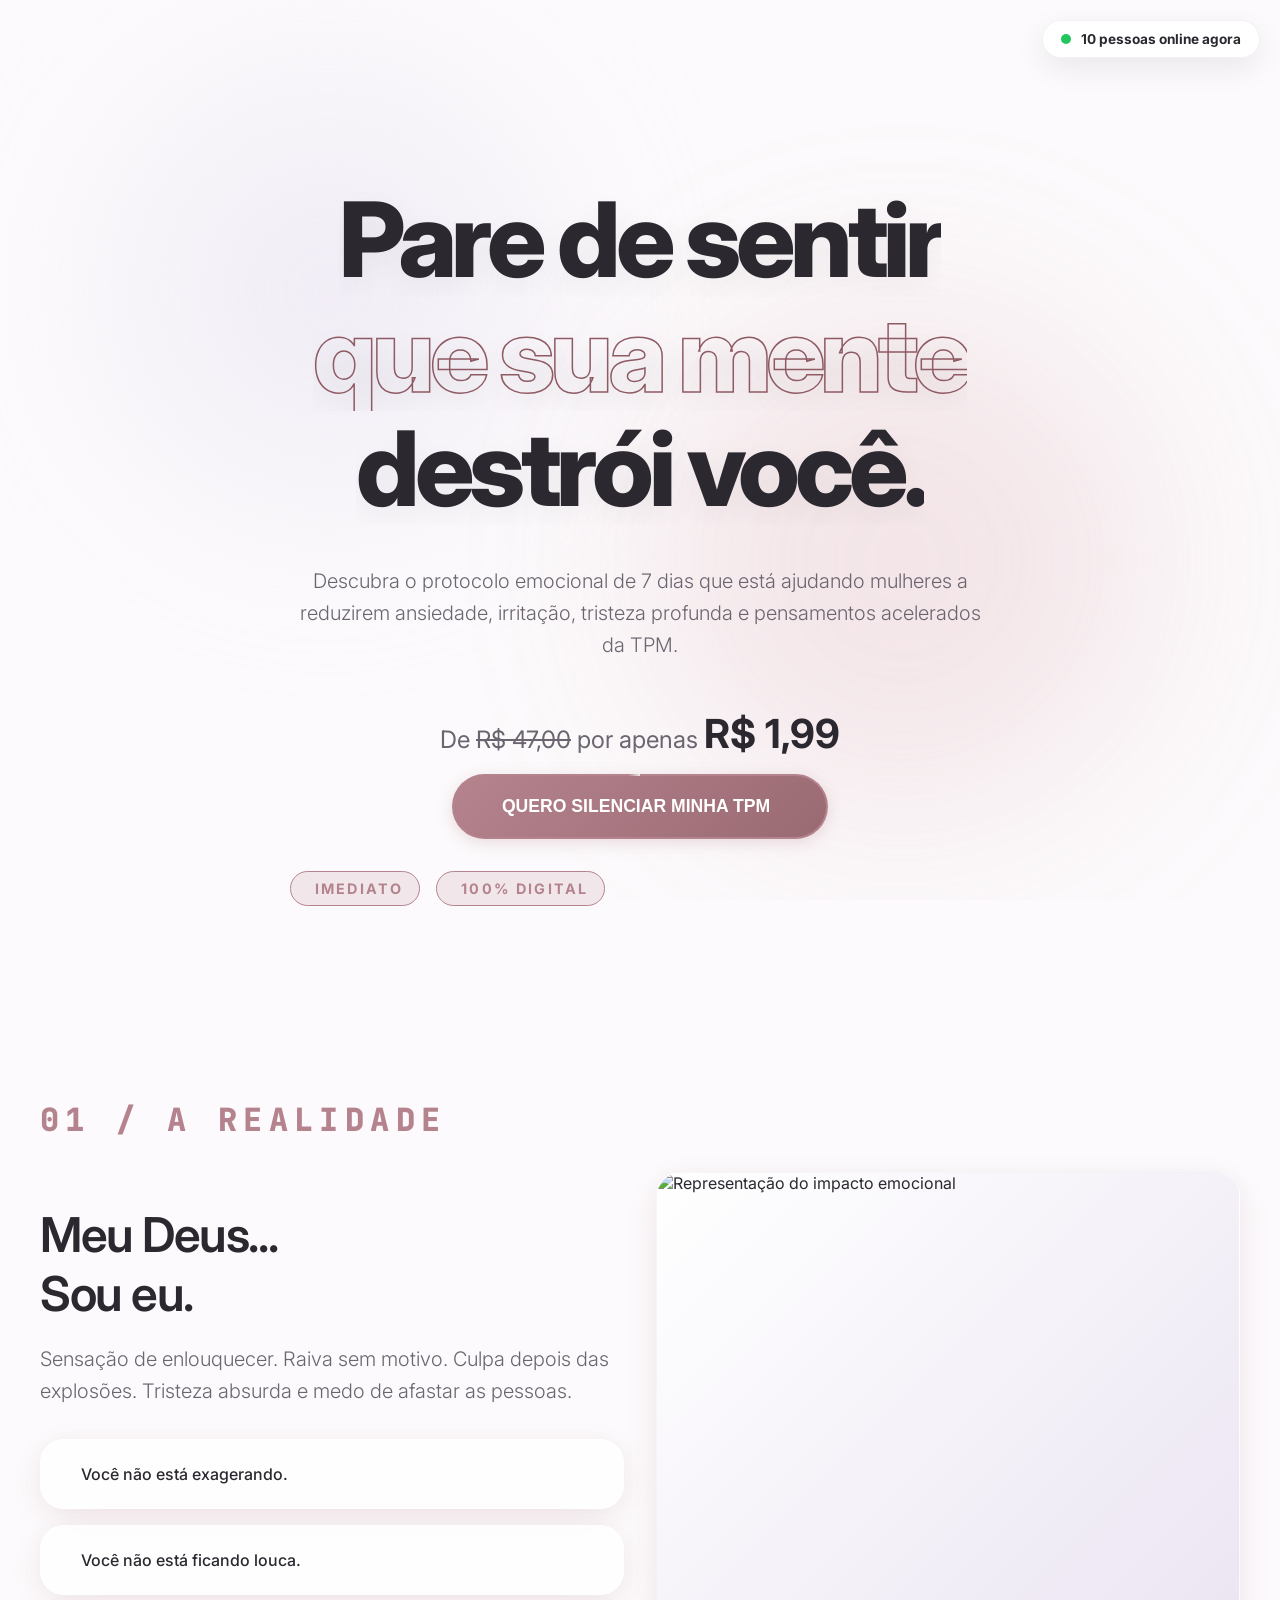
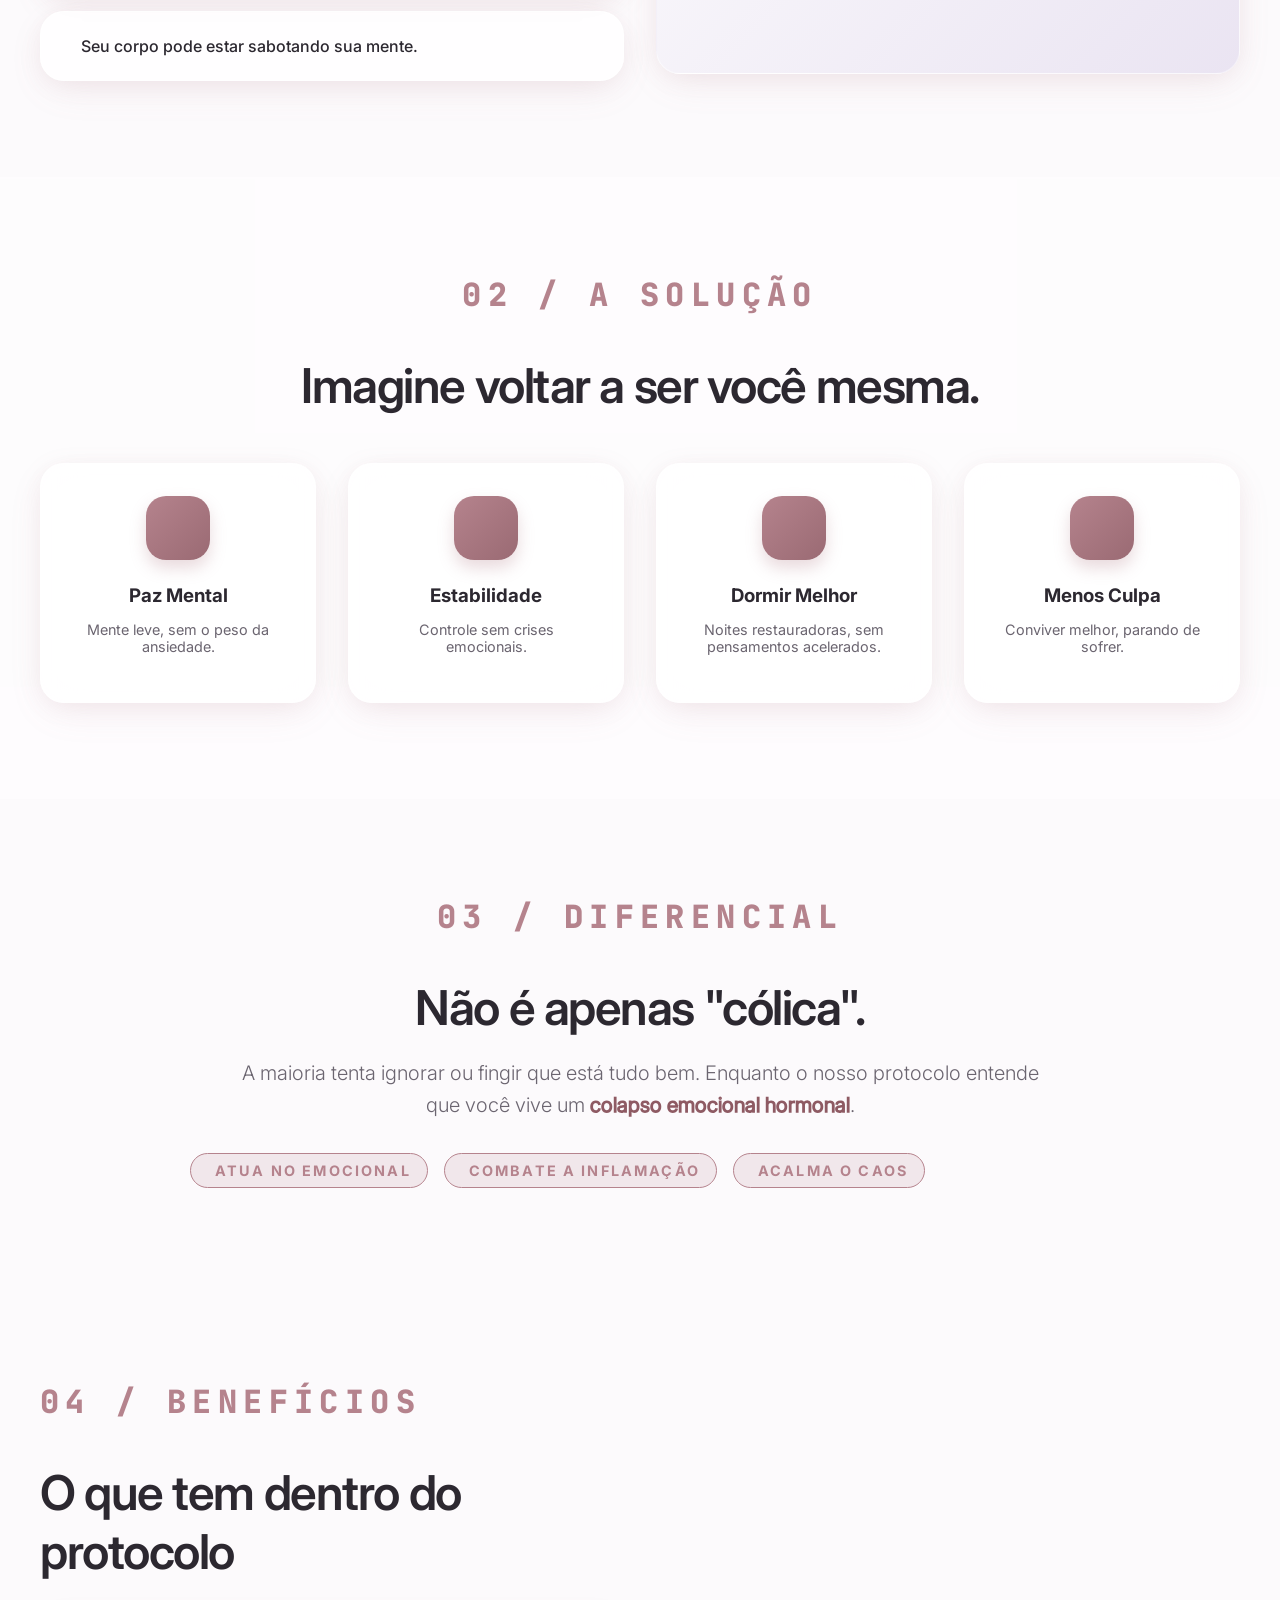
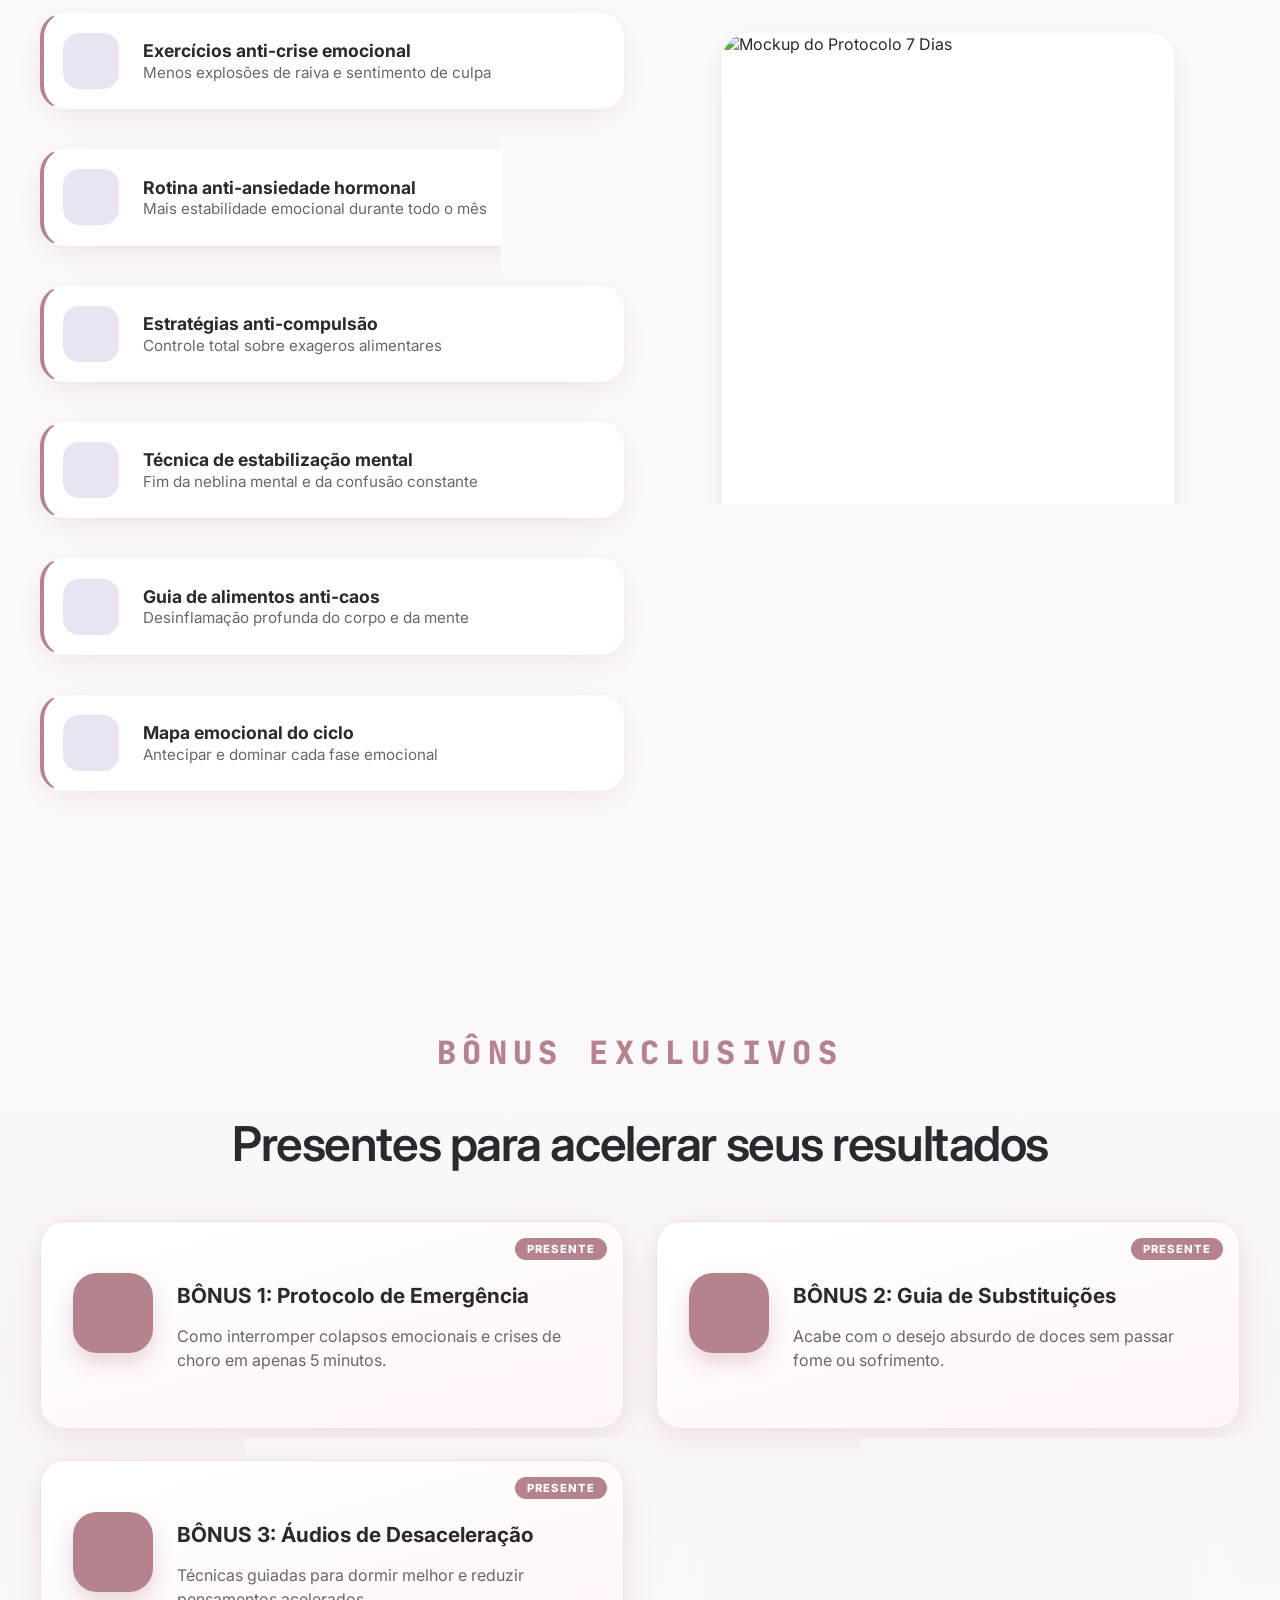
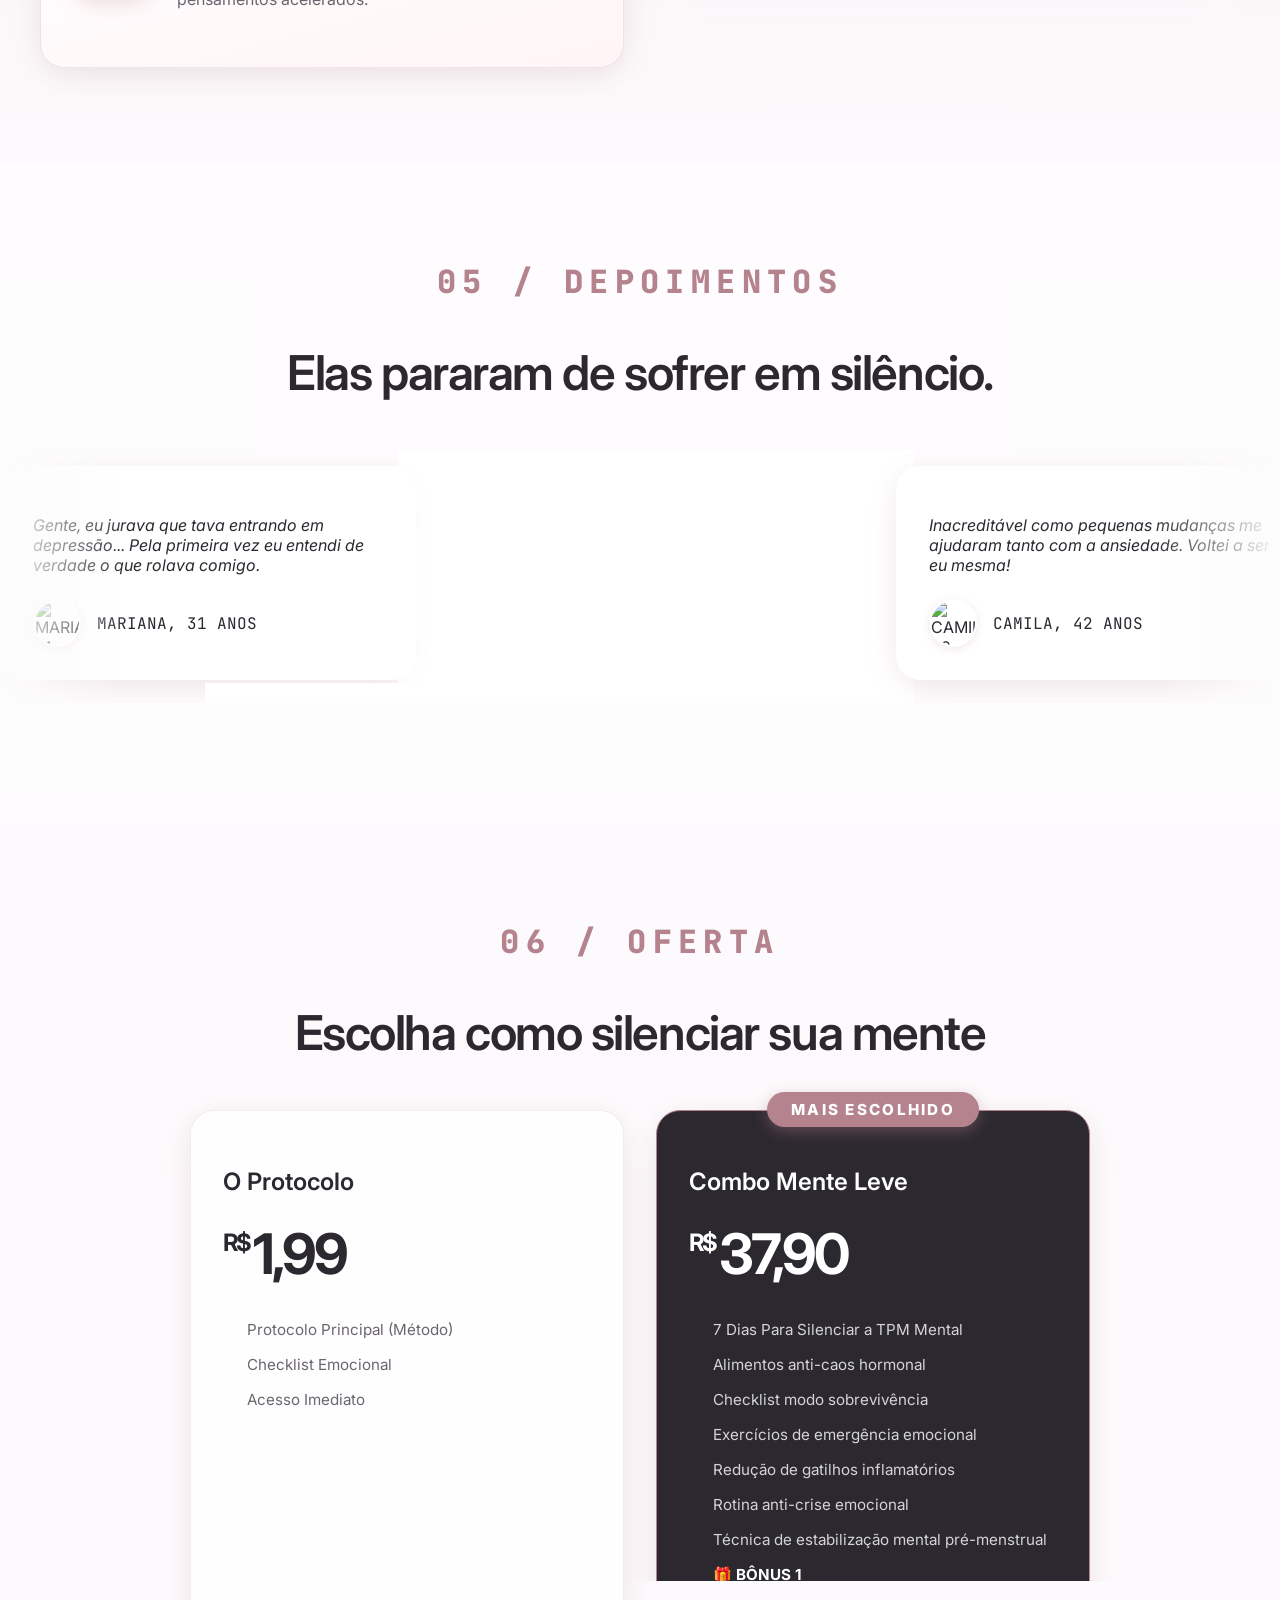
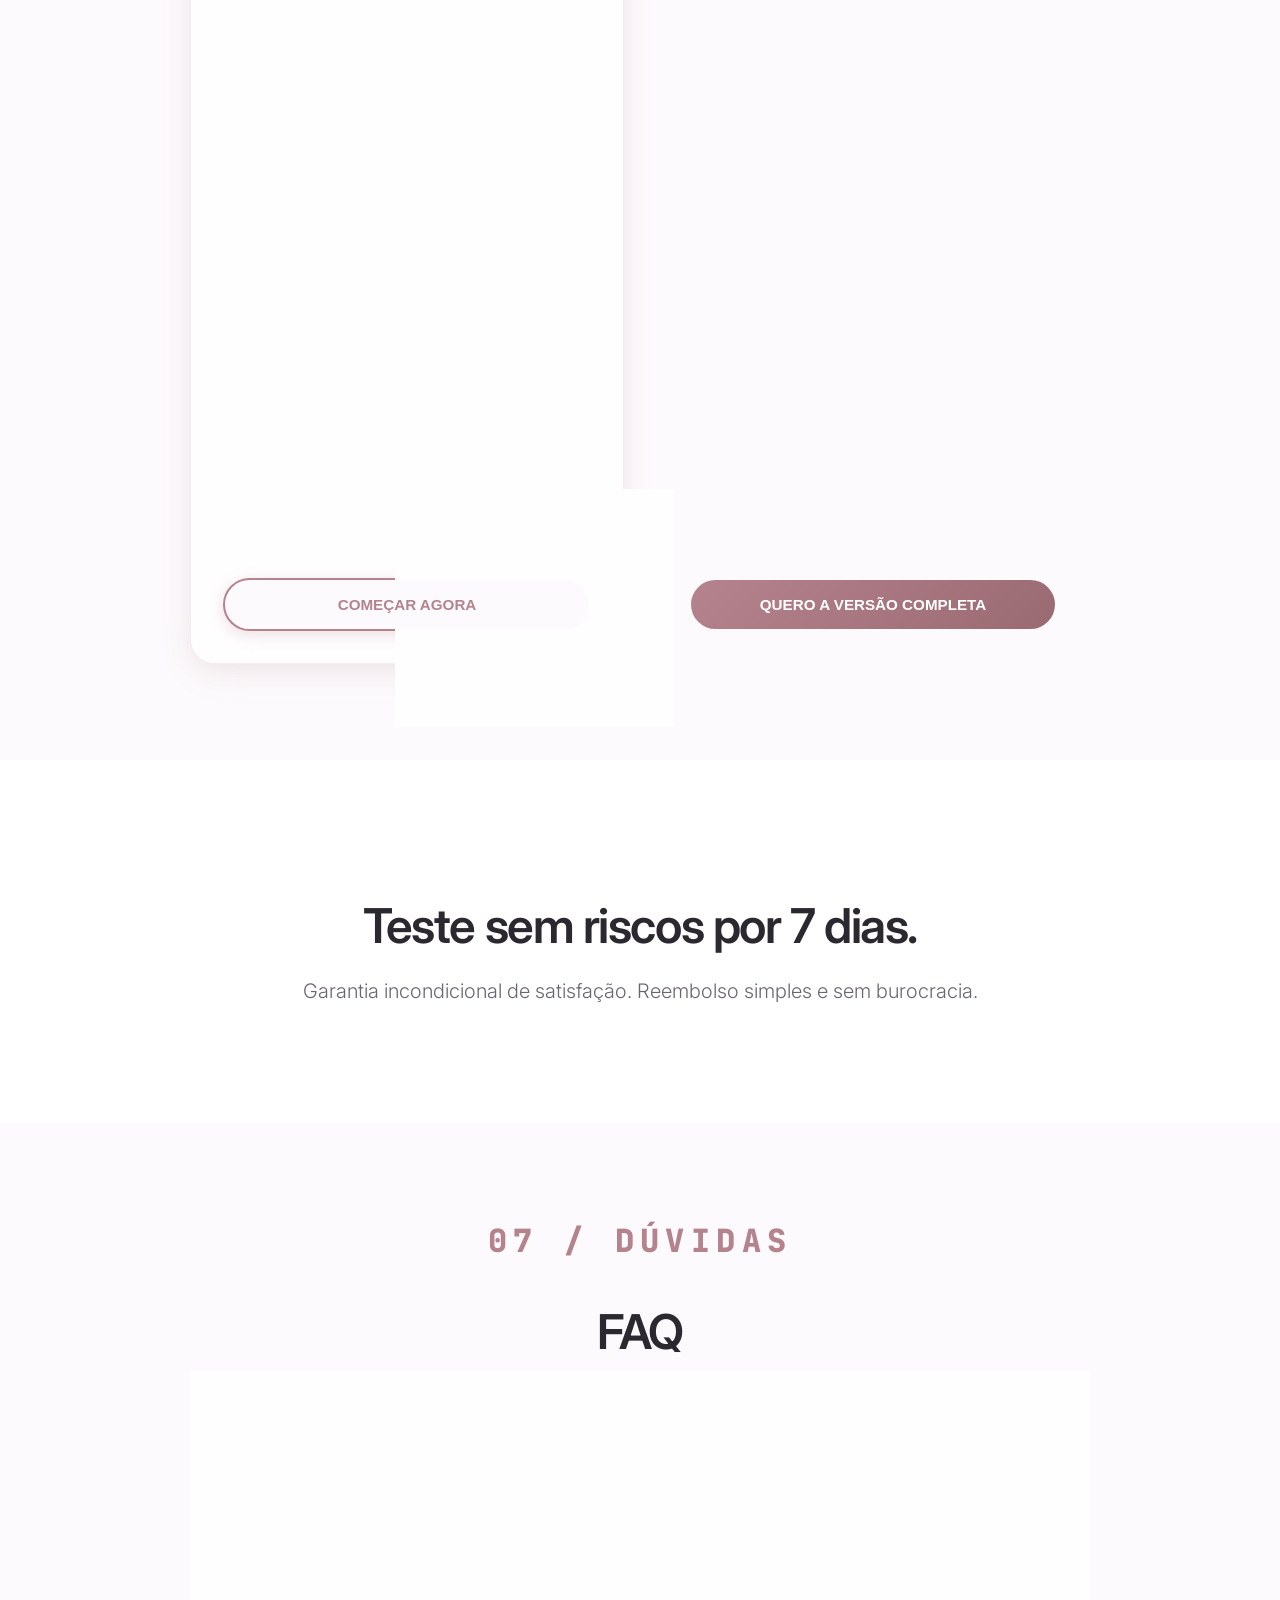
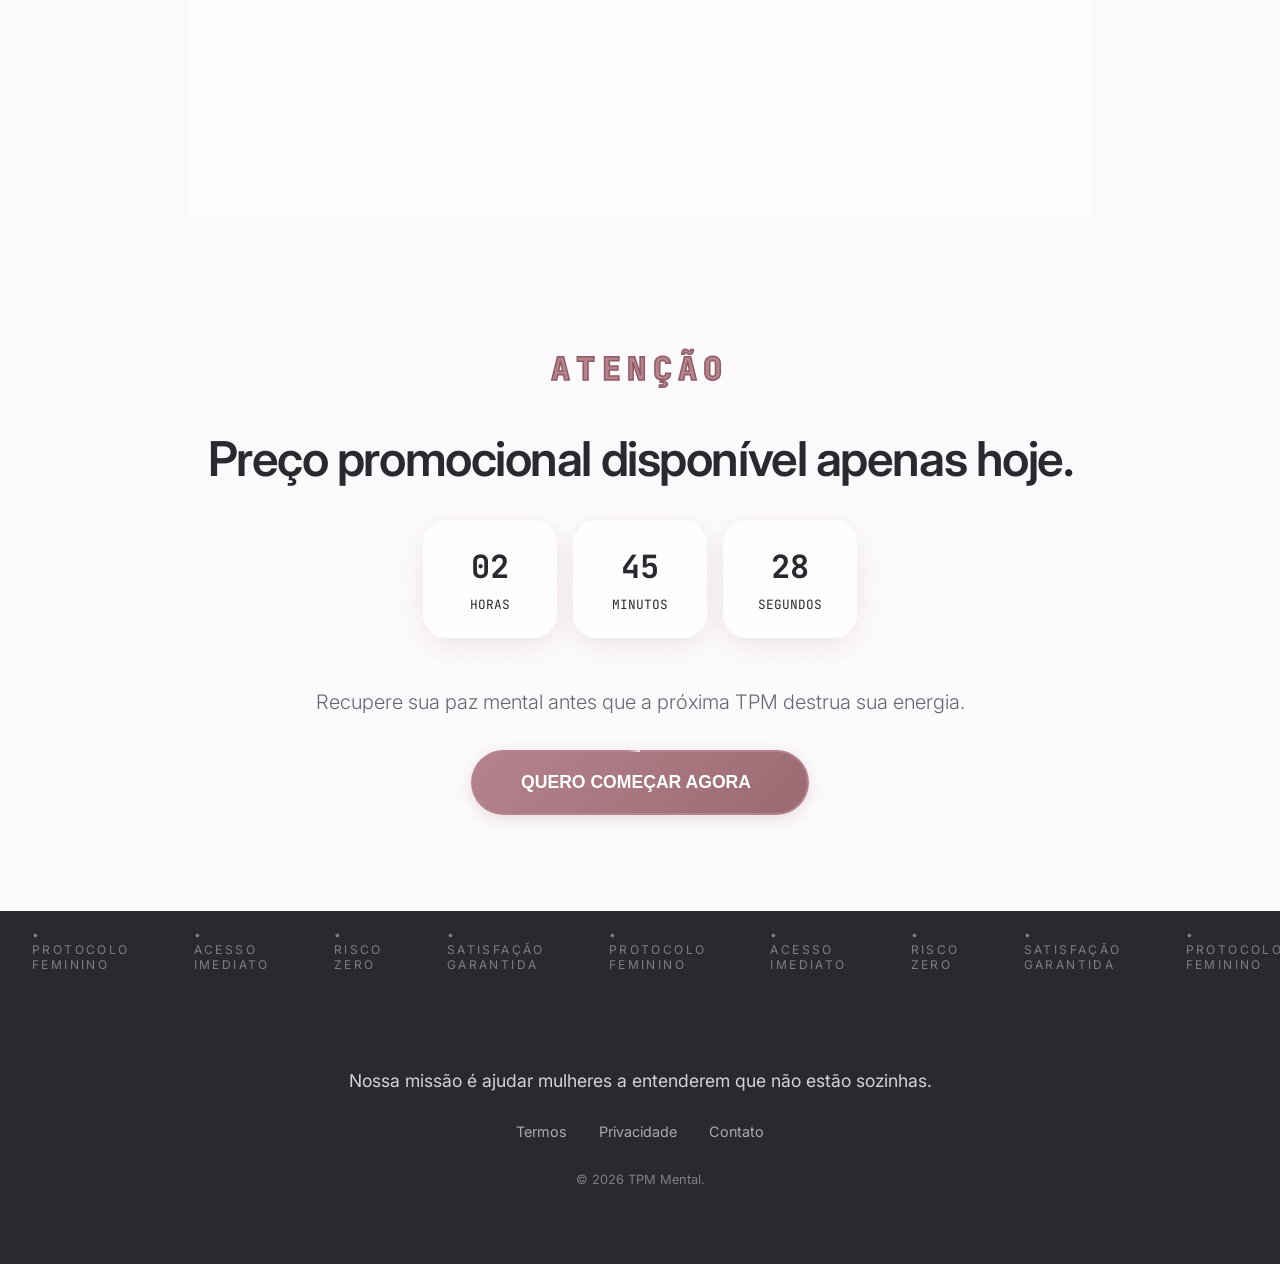
==== commit 3533dcd7: "Atualização Final" ====
--- a/index original.html
+++ b/index original.html
@@ -282,7 +282,8 @@
                     <div class="icon-box"
                         style="flex-shrink: 0; background: var(--accent-primary); width: 80px; height: 80px; border-radius: 24px; box-shadow: 0 10px 20px rgba(181, 131, 141, 0.3);">
                         <iconify-icon icon="solar:gift-bold-duotone"
-                            style="color: #fff; font-size: 40px;"></iconify-icon></div>
+                            style="color: #fff; font-size: 40px;"></iconify-icon>
+                    </div>
                     <div>
                         <h3 style="margin-bottom: 0.5rem; color: var(--text-main); font-size: 1.3rem;">BÔNUS 1:
                             Protocolo de Emergência</h3>
@@ -297,7 +298,8 @@
                     <div class="icon-box"
                         style="flex-shrink: 0; background: var(--accent-primary); width: 80px; height: 80px; border-radius: 24px; box-shadow: 0 10px 20px rgba(181, 131, 141, 0.3);">
                         <iconify-icon icon="solar:tea-cup-bold-duotone"
-                            style="color: #fff; font-size: 40px;"></iconify-icon></div>
+                            style="color: #fff; font-size: 40px;"></iconify-icon>
+                    </div>
                     <div>
                         <h3 style="margin-bottom: 0.5rem; color: var(--text-main); font-size: 1.3rem;">BÔNUS 2: Guia de
                             Substituições</h3>
@@ -312,7 +314,8 @@
                     <div class="icon-box"
                         style="flex-shrink: 0; background: var(--accent-primary); width: 80px; height: 80px; border-radius: 24px; box-shadow: 0 10px 20px rgba(181, 131, 141, 0.3);">
                         <iconify-icon icon="solar:headphones-round-bold-duotone"
-                            style="color: #fff; font-size: 40px;"></iconify-icon></div>
+                            style="color: #fff; font-size: 40px;"></iconify-icon>
+                    </div>
                     <div>
                         <h3 style="margin-bottom: 0.5rem; color: var(--text-main); font-size: 1.3rem;">BÔNUS 3: Áudios
                             de Desaceleração</h3>
@@ -327,7 +330,8 @@
                     <div class="icon-box"
                         style="flex-shrink: 0; background: var(--accent-primary); width: 80px; height: 80px; border-radius: 24px; box-shadow: 0 10px 20px rgba(181, 131, 141, 0.3);">
                         <iconify-icon icon="solar:calendar-mark-bold-duotone"
-                            style="color: #fff; font-size: 40px;"></iconify-icon></div>
+                            style="color: #fff; font-size: 40px;"></iconify-icon>
+                    </div>
                     <div>
                         <h3 style="margin-bottom: 0.5rem; color: var(--text-main); font-size: 1.3rem;">BÔNUS 4: Mapa do
                             Ciclo</h3>
--- a/style.css
+++ b/style.css
@@ -52,14 +52,14 @@
 /* Transparent Text */
 .text-transparent-stroke {
     color: transparent;
-    -webkit-text-stroke: 1px rgba(181, 131, 141, 0.4);
+    -webkit-text-stroke: 1.5px #8e5a63;
     transition: all 0.6s ease;
     position: relative;
 }
 .text-transparent-stroke::before {
     content: attr(data-text);
     position: absolute; left: 0; top: 0; width: 0; height: 100%;
-    color: var(--accent-primary); overflow: hidden;
+    color: #8e5a63; overflow: hidden;
     transition: width 0.8s var(--ease-out-expo);
     -webkit-text-stroke: 0;
 }
@@ -199,23 +199,63 @@
 .badge-dot { width: 6px; height: 6px; border-radius: 50%; background: var(--accent-primary); animation: pulse 2s infinite; }
 @keyframes pulse { 0%, 100% { opacity: 1; } 50% { opacity: 0.5; } }
 
+/* Badges Marquee */
+.badges-marquee-container {
+    width: 100%;
+    max-width: 900px;
+    margin: 0 auto;
+}
+.badges-marquee-track {
+    display: flex;
+    justify-content: center;
+    flex-wrap: wrap;
+    gap: 1rem;
+}
+.badges-marquee-track .badge-mono:nth-child(n+4) {
+    display: none;
+}
+
+@media (max-width: 768px) {
+    .badges-marquee-container {
+        overflow: hidden;
+        padding: 0.5rem 0;
+        mask-image: linear-gradient(to right, transparent, black 10%, black 90%, transparent);
+        -webkit-mask-image: linear-gradient(to right, transparent, black 10%, black 90%, transparent);
+    }
+    .badges-marquee-track {
+        flex-wrap: nowrap;
+        width: max-content;
+        animation: marqueeBadges 15s linear infinite;
+        justify-content: flex-start;
+        gap: 2rem;
+    }
+    .badges-marquee-track .badge-mono:nth-child(n+4) {
+        display: inline-flex;
+    }
+}
+
+@keyframes marqueeBadges {
+    0% { transform: translateX(0); }
+    100% { transform: translateX(calc(-50% - 1rem)); }
+}
+
 /* Typographic Utils */
-.h1-display { font-size: 6.5rem; font-weight: 800; letter-spacing: -0.05em; line-height: 1.05; margin-bottom: 2.5rem; color: var(--text-main); }
+.h1-display { font-size: 6.5rem; font-weight: 800; letter-spacing: -0.05em; line-height: 1.05; margin-bottom: 2.5rem; color: var(--text-main); text-shadow: 0 10px 30px rgba(0,0,0,0.05); }
 .h2-section { font-size: 3rem; font-weight: 600; letter-spacing: -0.03em; margin-bottom: 1rem; color: var(--text-main); }
 .text-lead { font-size: 1.25rem; font-weight: 300; line-height: 1.6; color: var(--text-muted); }
 .section-label { font-size: 2rem; font-weight: 800; text-transform: uppercase; letter-spacing: 0.2em; color: var(--accent-primary); margin-bottom: 1.5rem; display: block; }
 
 @media (max-width: 768px) { 
-    .h1-display { font-size: 3.5rem; } 
-    .h2-section { font-size: 2.2rem; }
-    .section-label { font-size: 1.2rem; }
-    .text-lead { font-size: 1.1rem; }
+    .h1-display { font-size: 4rem; } 
+    .h2-section { font-size: 2.5rem; }
+    .section-label { font-size: 1.4rem; }
+    .text-lead { font-size: 1.15rem; }
     
     .container { text-align: center; }
     .grid-2, .grid-3, .grid-4 { text-align: center; }
     
     /* Center feature list items on mobile */
-    .feature-list li { 
+    .section-py:not(#plans) .feature-list li { 
         flex-direction: column; 
         text-align: center; 
         align-items: center;
@@ -233,12 +273,183 @@
         width: 100%;
         max-width: 100%;
     }
+
+    /* Mobile Carousel (Snap Scroll) */
+    .mobile-carousel {
+        display: flex !important;
+        overflow-x: auto;
+        scroll-snap-type: x mandatory;
+        gap: 1.5rem;
+        padding: 1rem 24px 2rem 24px;
+        margin: 0 -24px;
+        -webkit-overflow-scrolling: touch;
+        scroll-padding: 24px;
+    }
+    .mobile-carousel::-webkit-scrollbar {
+        display: none;
+    }
+    .mobile-carousel > * {
+        flex: 0 0 80%;
+        scroll-snap-align: center;
+    }
+}
+
+/* Social Proof Notifications */
+.notification-container {
+    position: fixed;
+    bottom: 20px;
+    left: 20px;
+    z-index: 9999;
+    display: flex;
+    flex-direction: column;
+    gap: 10px;
+    pointer-events: none;
+}
+
+.social-notification {
+    background: #fff;
+    border-radius: 16px;
+    padding: 14px 22px;
+    box-shadow: 0 15px 40px rgba(0,0,0,0.12);
+    display: flex;
+    align-items: center;
+    gap: 12px;
+    transform: translateX(-130%);
+    transition: all 0.6s cubic-bezier(0.175, 0.885, 0.32, 1.275);
+    border-left: 5px solid var(--accent-primary);
+    max-width: 320px;
+    pointer-events: auto;
+}
+
+.social-notification.active {
+    transform: translateX(0);
+}
+
+.social-notification .icon {
+    width: 36px;
+    height: 36px;
+    background: var(--accent-secondary);
+    color: var(--accent-primary);
+    border-radius: 50%;
+    display: flex;
+    justify-content: center;
+    align-items: center;
+    font-size: 1.3rem;
+    flex-shrink: 0;
+}
+
+.social-notification .content {
+    font-size: 0.9rem;
+    color: var(--text-main);
+    line-height: 1.4;
+}
+
+.social-notification strong {
+    display: block;
+    color: var(--text-main);
+    font-weight: 700;
+}
+
+/* Online Counter Badge */
+.online-counter {
+    position: fixed;
+    top: 20px;
+    right: 20px;
+    background: rgba(255, 255, 255, 0.95);
+    backdrop-filter: blur(10px);
+    padding: 10px 18px;
+    border-radius: 40px;
+    font-size: 0.85rem;
+    font-weight: 700;
+    color: var(--text-main);
+    display: flex;
+    align-items: center;
+    gap: 10px;
+    box-shadow: 0 10px 30px rgba(0,0,0,0.08);
+    z-index: 1000;
+    border: 1px solid rgba(0,0,0,0.05);
+}
+
+.online-dot {
+    width: 10px;
+    height: 10px;
+    background: #22c55e;
+    border-radius: 50%;
+    animation: pulse 2s infinite;
+}
+
+@media (max-width: 768px) {
+    .notification-container { bottom: 100px; left: 15px; }
+    .social-notification { padding: 10px 16px; font-size: 0.8rem; max-width: 280px; }
+    .online-counter { top: 15px; right: 15px; padding: 8px 14px; font-size: 0.8rem; }
+}
+
+/* WhatsApp Float */
+.whatsapp-float {
+    position: fixed;
+    bottom: 30px;
+    right: 30px;
+    width: 60px;
+    height: 60px;
+    background: #fff;
+    border-radius: 50%;
+    display: flex;
+    justify-content: center;
+    align-items: center;
+    font-size: 32px;
+    box-shadow: 0 10px 30px rgba(0,0,0,0.1);
+    z-index: 1000;
+    transition: all 0.3s cubic-bezier(0.175, 0.885, 0.32, 1.275);
+    text-decoration: none;
+    border: 1px solid rgba(0,0,0,0.05);
+}
+
+.whatsapp-float:hover {
+    transform: scale(1.1) translateY(-5px);
+    box-shadow: 0 15px 40px rgba(37, 211, 102, 0.2);
+}
+
+.whatsapp-tooltip {
+    position: absolute;
+    right: 75px;
+    background: var(--text-main);
+    color: #fff;
+    padding: 10px 18px;
+    border-radius: 16px;
+    font-size: 0.9rem;
+    font-weight: 600;
+    white-space: nowrap;
+    opacity: 0;
+    visibility: hidden;
+    transition: all 0.3s ease;
+    box-shadow: 0 10px 25px rgba(0,0,0,0.15);
+}
+
+.whatsapp-float:hover .whatsapp-tooltip {
+    opacity: 1;
+    visibility: visible;
+    right: 80px;
+}
+
+@media (max-width: 768px) {
+    .whatsapp-float {
+        bottom: 20px;
+        right: 20px;
+        width: 54px;
+        height: 54px;
+        font-size: 28px;
+    }
+    .whatsapp-tooltip { display: none; }
 }
 
 @media (max-width: 480px) {
-    .h1-display { font-size: 2.2rem; } /* Very small for smartphones to fit in one line */
-    .h2-section { font-size: 1.8rem; }
-    .bonus-card h3 { font-size: 1.1rem; }
+    .h1-display { 
+        font-size: 3.2rem; 
+        line-height: 1.1;
+        letter-spacing: -0.04em;
+    } 
+    .h2-section { font-size: 2rem; }
+    .bonus-card h3 { font-size: 1.2rem; }
 }
 
 /* Grids */
@@ -283,22 +494,26 @@
 
 /* specific fixes */
 .pricing-card { display: flex; flex-direction: column; justify-content: space-between; height: 100%; padding: 2rem; }
-.price-tag { font-size: 3.5rem; font-weight: 700; letter-spacing: -0.05em; color: var(--text-main); margin: 1rem 0; display: flex; align-items: flex-start; }
+.price-tag { font-size: 3.5rem; font-weight: 700; letter-spacing: -0.05em; color: var(--text-main); margin: 1rem 0; display: flex; align-items: flex-start; white-space: nowrap; }
 .price-currency { font-size: 1.5rem; margin-top: 0.5rem; margin-right: 0.2rem; }
 .feature-list { list-style: none; padding: 0; margin: 0 0 2rem 0; }
 .feature-list li { 
     display: flex; 
     gap: 1.5rem; 
-    align-items: center; 
+    align-items: flex-start; 
     margin-bottom: 1rem; 
     color: var(--text-muted); 
     font-size: 0.95rem;
+}
+
+/* Estilo de card para listas de benefícios (como na seção FAB) */
+.section-py:not(#plans) .feature-list li {
     padding: 1.2rem;
     background: rgba(255, 255, 255, 0.8);
     border-radius: 24px;
     border-left: 4px solid var(--accent-primary);
 }
-.feature-list iconify-icon { color: var(--accent-primary); font-size: 1.2rem; flex-shrink: 0; }
+.feature-list iconify-icon { color: #8e5a63; font-size: 1.2rem; flex-shrink: 0; margin-top: 2px; }
 .feature-list .icon-box {
     width: 56px; 
     height: 56px; 
